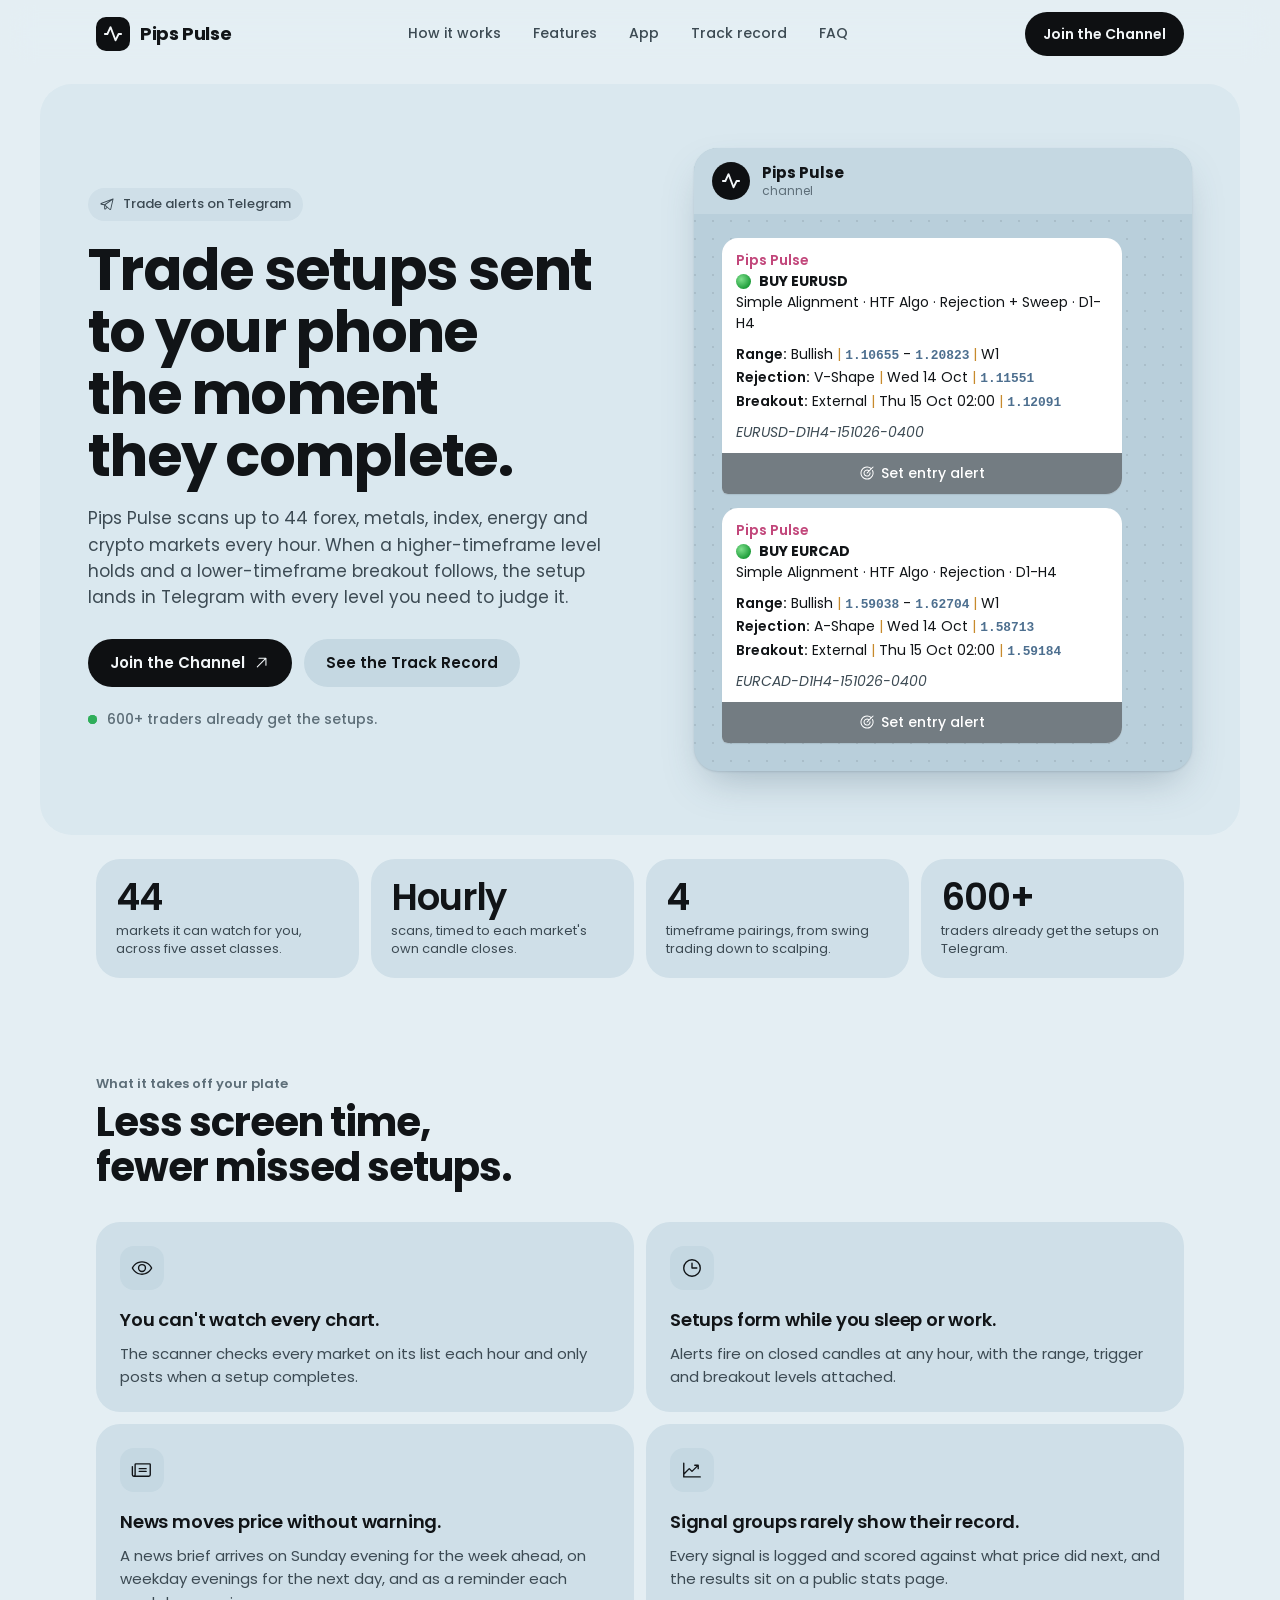
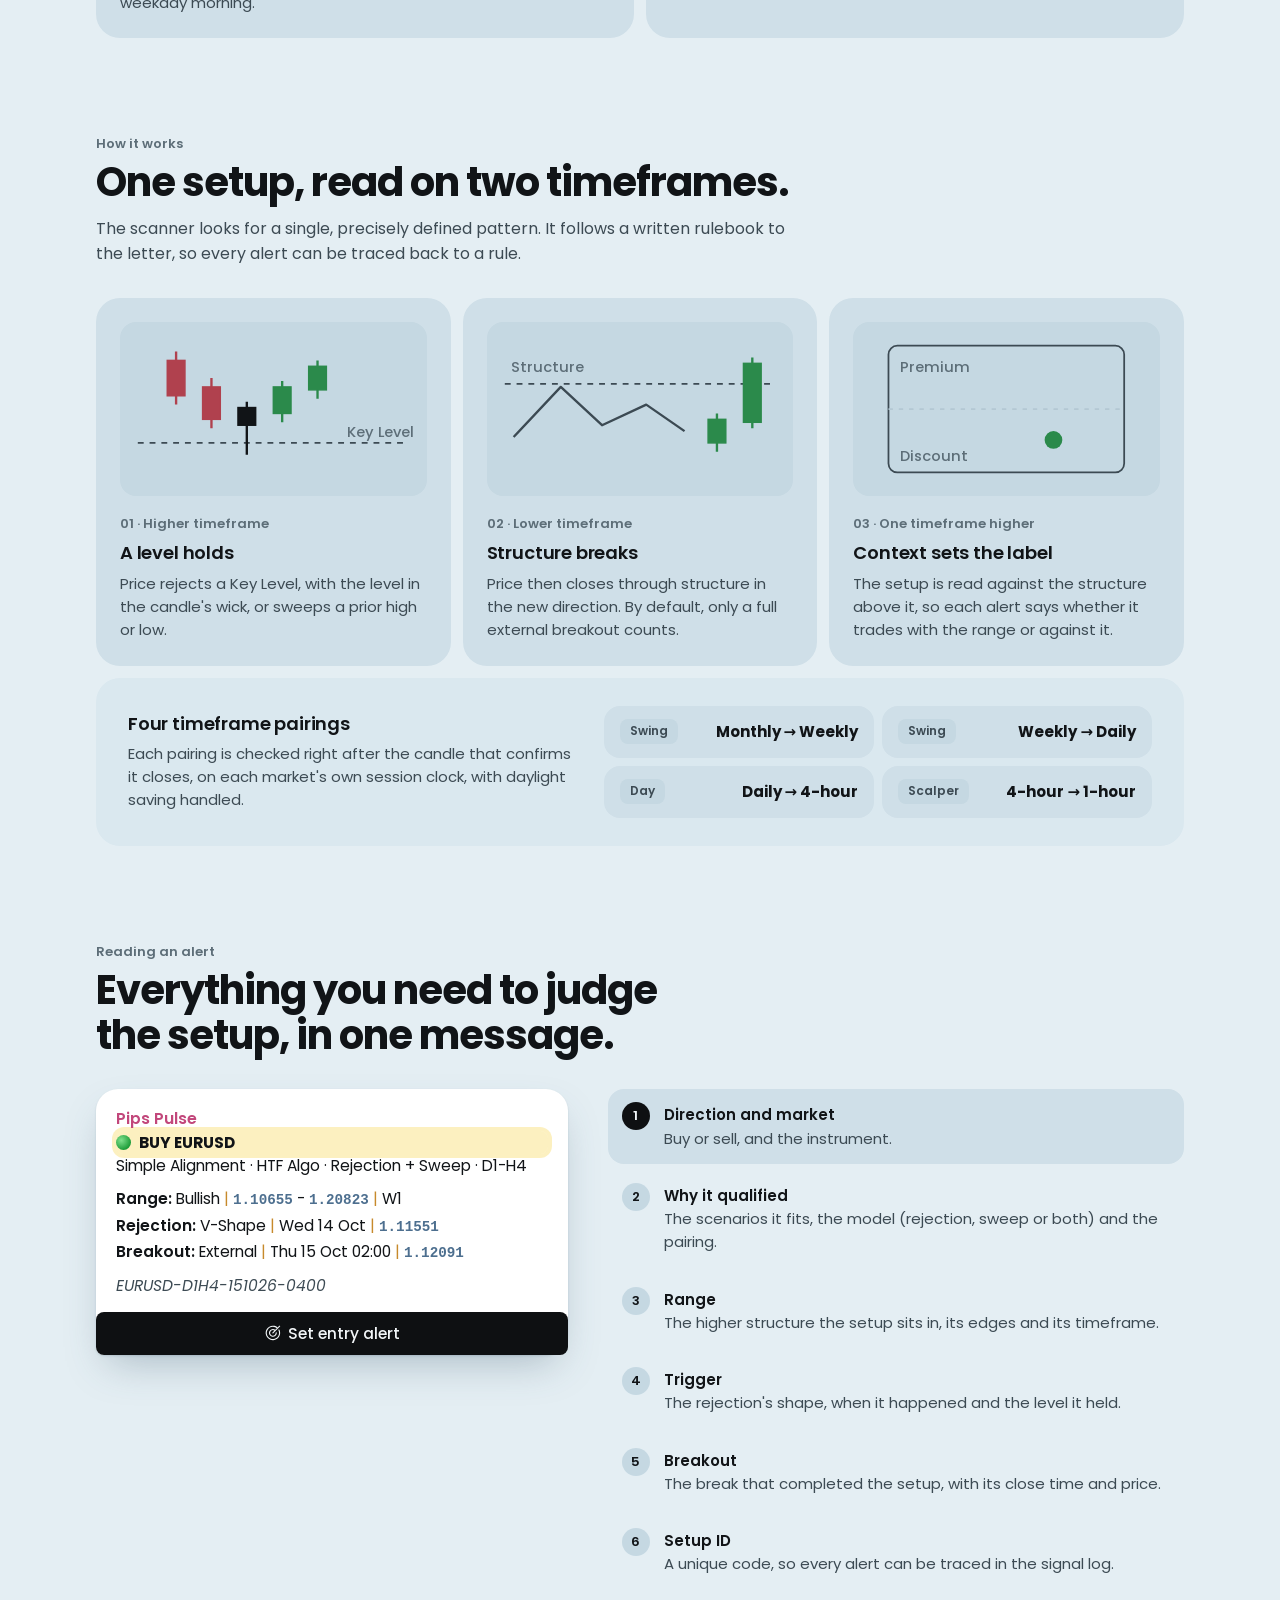
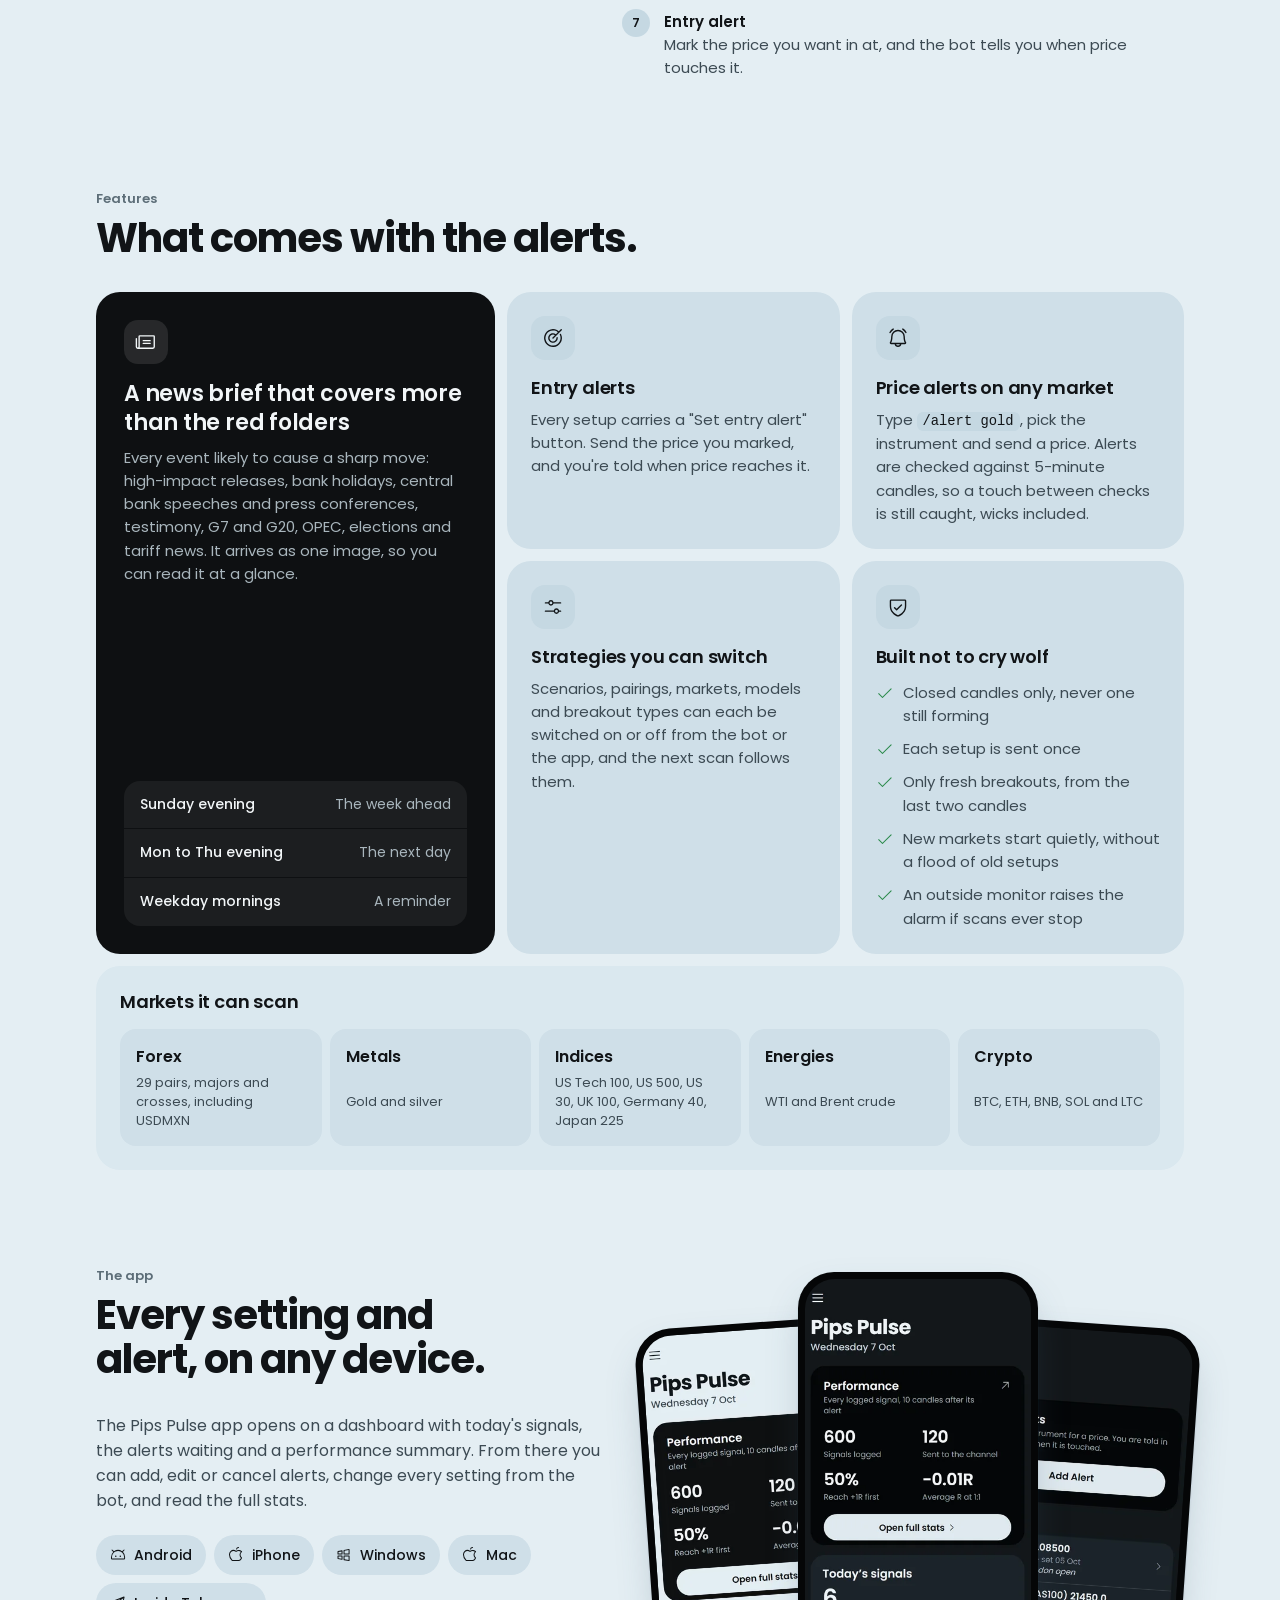
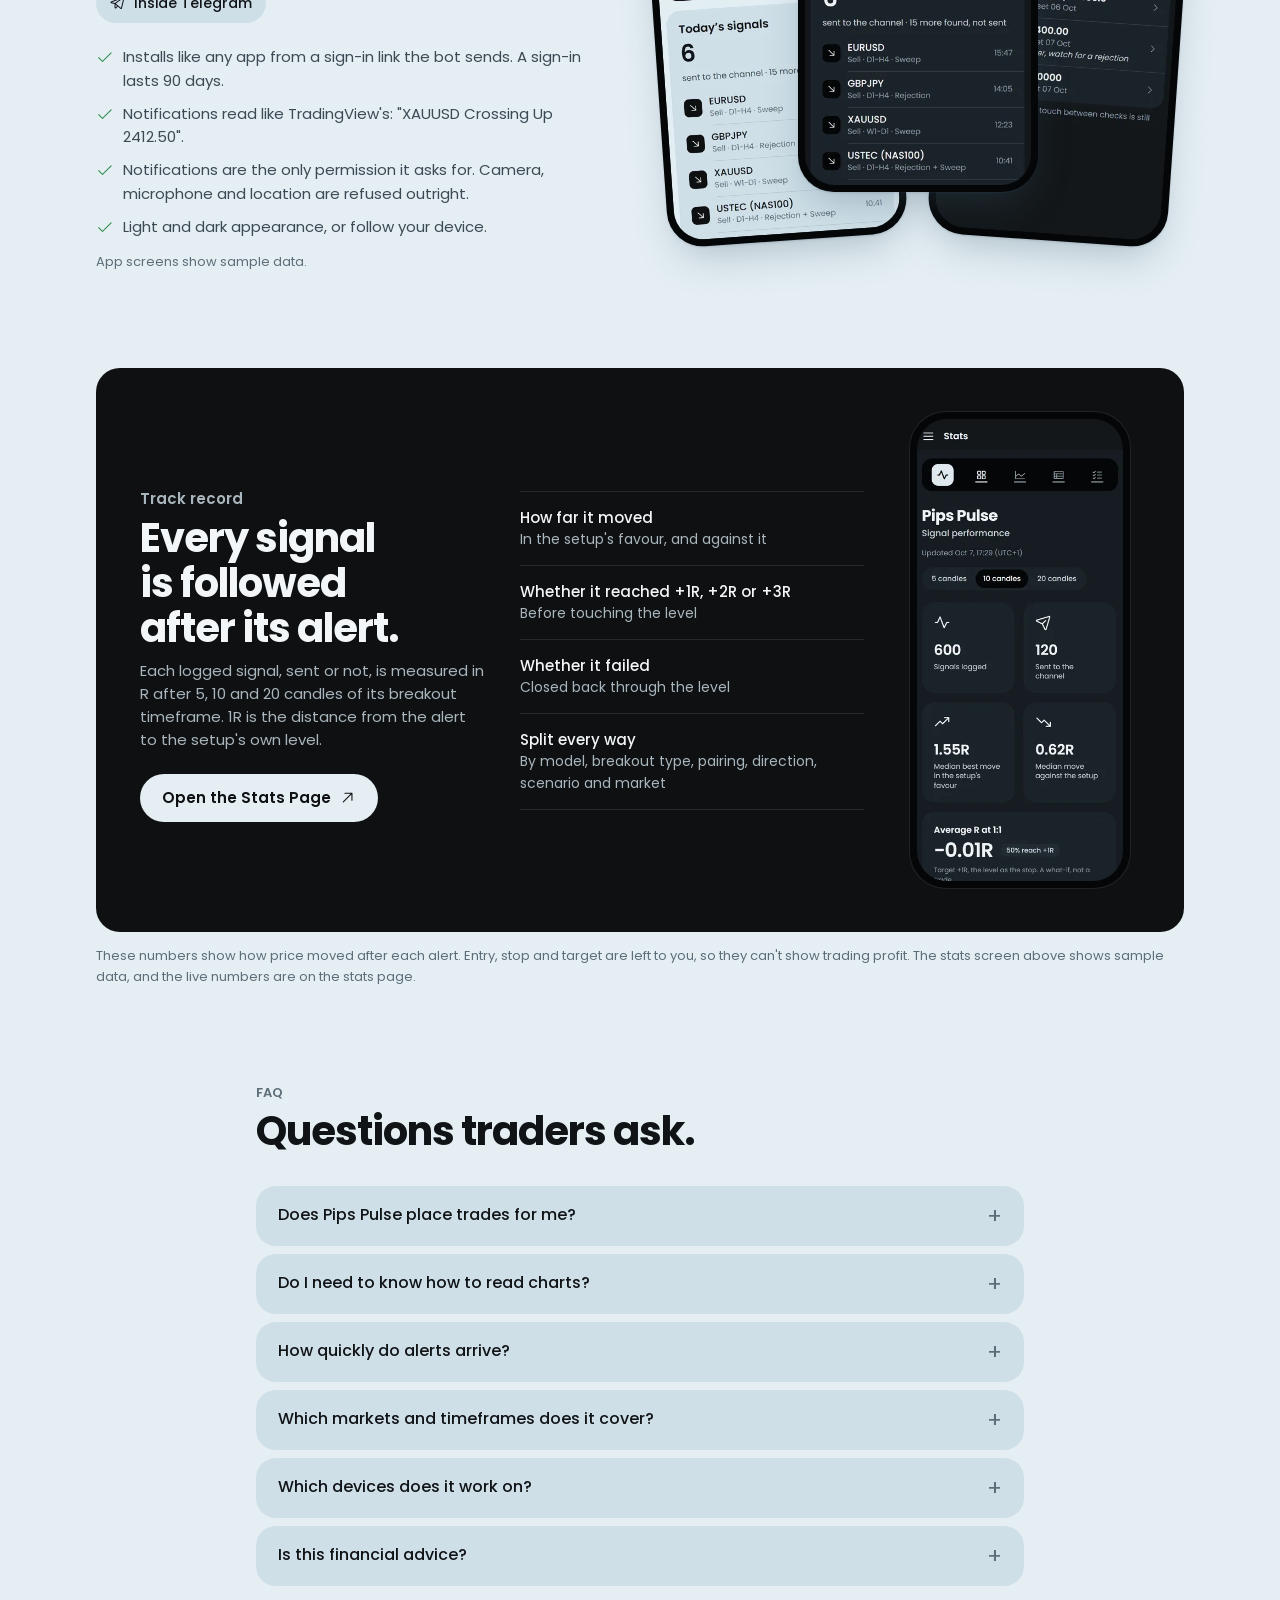
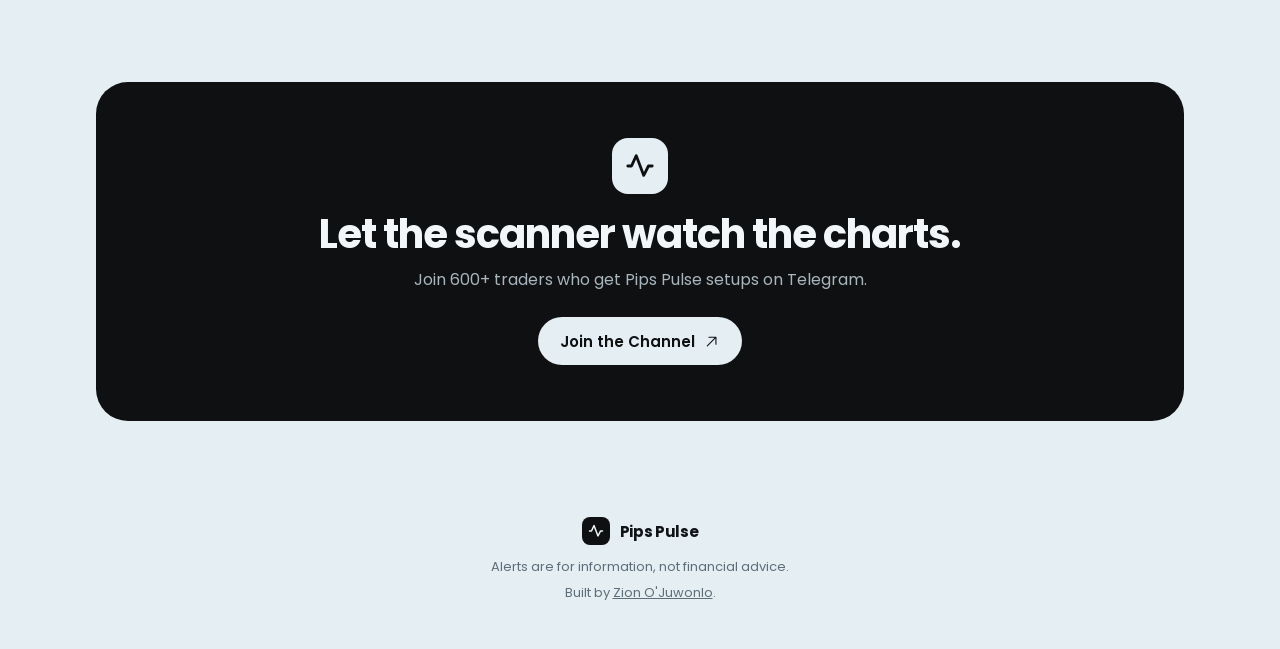
==== public/index.html @ 5b53a513 "Landing page for Trade Assistant Deploy with: npx wrangler deploy  Co-Authored-By: Claude Opus 5.5 <" ====
<!DOCTYPE html>
<html lang="en">
<head>
  <meta charset="utf-8" />
  <meta name="viewport" content="width=device-width, initial-scale=1" />
  <title>Pips Pulse | Trade setups sent to Telegram the moment they complete</title>
  <meta name="description" content="Pips Pulse scans up to 44 forex, metals, index, energy and crypto markets every hour and posts each completed setup to Telegram, with the range, trigger and breakout levels attached." />
  <meta name="theme-color" content="#e4eef3" media="(prefers-color-scheme: light)" />
  <meta name="theme-color" content="#12171b" media="(prefers-color-scheme: dark)" />
  <meta property="og:type" content="website" />
  <meta property="og:title" content="Pips Pulse | Trade setups sent to Telegram" />
  <meta property="og:description" content="Up to 44 markets scanned every hour. Each completed setup lands in Telegram with every level attached." />
  <link rel="canonical" href="https://pips-pulse.zion-ojuwonlo.workers.dev/" />
  <meta property="og:url" content="https://pips-pulse.zion-ojuwonlo.workers.dev/" />
  <meta property="og:image" content="https://pips-pulse.zion-ojuwonlo.workers.dev/assets/og.png" />
  <meta property="og:image:width" content="1200" />
  <meta property="og:image:height" content="630" />
  <meta name="twitter:image" content="https://pips-pulse.zion-ojuwonlo.workers.dev/assets/og.png" />
  <meta name="twitter:card" content="summary_large_image" />
  <link rel="icon" href="assets/favicon.svg" type="image/svg+xml" />
  <link rel="preconnect" href="https://fonts.googleapis.com" />
  <link rel="preconnect" href="https://fonts.gstatic.com" crossorigin />
  <link href="https://fonts.googleapis.com/css2?family=Poppins:wght@400;500;600;700&display=swap" rel="stylesheet" />
  <link rel="stylesheet" href="assets/site.css" />
  <script src="assets/boot.js"></script>
</head>
<body>
  <a class="skip" href="#main">Skip to content</a>

  <!-- ============ Header ============ -->
  <header class="top">
    <nav class="wrap nav" aria-label="Main">
      <a class="brand" href="#top" aria-label="Pips Pulse, back to top">
        <span class="mark"><svg class="ic" viewBox="0 0 256 256" fill="currentColor" aria-hidden="true" focusable="false"><path d="M244,128a12,12,0,0,1-12,12H207.42l-36.69,73.37A12,12,0,0,1,160,220h-.6a12,12,0,0,1-10.61-7.72L95,71.15,66.92,133A12,12,0,0,1,56,140H24a12,12,0,0,1,0-24H48.27L85.08,35a12,12,0,0,1,22.13.7l54.28,142.46,27.78-55.56A12,12,0,0,1,200,116h32A12,12,0,0,1,244,128Z"/></svg></span>
        Pips Pulse
      </a>
      <div class="nav-links">
        <a href="#how">How it works</a>
        <a href="#features">Features</a>
        <a href="#app">App</a>
        <a href="#record">Track record</a>
        <a href="#faq">FAQ</a>
      </div>
      <a class="btn btn-accent btn-sm" data-join href="#join">Join the Channel</a>
    </nav>
  </header>

  <main id="main">

    <!-- ============ Hero ============ -->
    <section id="top" class="hero">
      <div class="frame wrap-wide">
        <div class="hero-grid">
          <div class="hero-copy">
            <p class="eyebrow reveal"><svg class="ic" viewBox="0 0 256 256" fill="currentColor" aria-hidden="true" focusable="false"><path d="M228.88,26.19a9,9,0,0,0-9.16-1.57L17.06,103.93a14.22,14.22,0,0,0,2.43,27.21L72,141.45V200a15.92,15.92,0,0,0,10,14.83,15.91,15.91,0,0,0,17.51-3.73l25.32-26.26L165,220a15.88,15.88,0,0,0,10.51,4,16.3,16.3,0,0,0,5-.79,15.85,15.85,0,0,0,10.67-11.63L231.77,35A9,9,0,0,0,228.88,26.19Zm-61.14,36L78.15,126.35l-49.6-9.73ZM88,200V152.52l24.79,21.74Zm87.53,8L92.85,135.5l119-85.29Z"/></svg> Trade alerts on Telegram</p>
            <h1 class="reveal">Trade setups sent to your phone the moment they complete.</h1>
            <p class="lede reveal">Pips Pulse scans up to 44 forex, metals, index, energy and crypto markets every hour. When a higher-timeframe level holds and a lower-timeframe breakout follows, the setup lands in Telegram with every level you need to judge it.</p>
            <div class="hero-cta reveal">
              <a class="btn btn-accent" data-join href="#join">Join the Channel <svg class="ic" viewBox="0 0 256 256" fill="currentColor" aria-hidden="true" focusable="false"><path d="M200,64V168a8,8,0,0,1-16,0V83.31L69.66,197.66a8,8,0,0,1-11.32-11.32L172.69,72H88a8,8,0,0,1,0-16H192A8,8,0,0,1,200,64Z"/></svg></a>
              <a class="btn btn-quiet" href="https://pips-pulse-bot.zion-ojuwonlo.workers.dev/stats" target="_blank" rel="noopener">See the Track Record</a>
            </div>
            <p class="social reveal"><span class="dot" aria-hidden="true"></span>600+ traders already get the setups.</p>
          </div>

          <div class="chat" aria-label="Two example alerts from the Pips Pulse channel">
            <div class="chat-head">
              <span class="chat-avatar"><svg class="ic" viewBox="0 0 256 256" fill="currentColor" aria-hidden="true" focusable="false"><path d="M244,128a12,12,0,0,1-12,12H207.42l-36.69,73.37A12,12,0,0,1,160,220h-.6a12,12,0,0,1-10.61-7.72L95,71.15,66.92,133A12,12,0,0,1,56,140H24a12,12,0,0,1,0-24H48.27L85.08,35a12,12,0,0,1,22.13.7l54.28,142.46,27.78-55.56A12,12,0,0,1,200,116h32A12,12,0,0,1,244,128Z"/></svg></span>
              <span><b>Pips Pulse</b><small>channel</small></span>
            </div>
            <div class="chat-feed">
              <article class="msg" data-msg>
                <p class="msg-from">Pips Pulse</p>
                <p class="msg-title"><span class="buy" aria-hidden="true"></span>BUY EURUSD</p>
                <p class="msg-tags">Simple Alignment · HTF Algo · Rejection + Sweep · D1-H4</p>
                <dl class="msg-lines">
                  <div><dt>Range:</dt><dd>Bullish <i>|</i> <code>1.10655</code> - <code>1.20823</code> <i>|</i> W1</dd></div>
                  <div><dt>Rejection:</dt><dd>V-Shape <i>|</i> Wed 14 Oct <i>|</i> <code>1.11551</code></dd></div>
                  <div><dt>Breakout:</dt><dd>External <i>|</i> Thu 15 Oct 02:00 <i>|</i> <code>1.12091</code></dd></div>
                </dl>
                <p class="msg-id">EURUSD-D1H4-151026-0400</p>
                <p class="msg-btn"><svg class="ic" viewBox="0 0 256 256" fill="currentColor" aria-hidden="true" focusable="false"><path d="M221.87,83.16A104.1,104.1,0,1,1,195.67,49l22.67-22.68a8,8,0,0,1,11.32,11.32l-96,96a8,8,0,0,1-11.32-11.32l27.72-27.72a40,40,0,1,0,17.87,31.09,8,8,0,1,1,16-.9,56,56,0,1,1-22.38-41.65L184.3,60.39a87.88,87.88,0,1,0,23.13,29.67,8,8,0,0,1,14.44-6.9Z"/></svg> Set entry alert</p>
              </article>
              <article class="msg" data-msg>
                <p class="msg-from">Pips Pulse</p>
                <p class="msg-title"><span class="buy" aria-hidden="true"></span>BUY EURCAD</p>
                <p class="msg-tags">Simple Alignment · HTF Algo · Rejection · D1-H4</p>
                <dl class="msg-lines">
                  <div><dt>Range:</dt><dd>Bullish <i>|</i> <code>1.59038</code> - <code>1.62704</code> <i>|</i> W1</dd></div>
                  <div><dt>Rejection:</dt><dd>A-Shape <i>|</i> Wed 14 Oct <i>|</i> <code>1.58713</code></dd></div>
                  <div><dt>Breakout:</dt><dd>External <i>|</i> Thu 15 Oct 02:00 <i>|</i> <code>1.59184</code></dd></div>
                </dl>
                <p class="msg-id">EURCAD-D1H4-151026-0400</p>
                <p class="msg-btn"><svg class="ic" viewBox="0 0 256 256" fill="currentColor" aria-hidden="true" focusable="false"><path d="M221.87,83.16A104.1,104.1,0,1,1,195.67,49l22.67-22.68a8,8,0,0,1,11.32,11.32l-96,96a8,8,0,0,1-11.32-11.32l27.72-27.72a40,40,0,1,0,17.87,31.09,8,8,0,1,1,16-.9,56,56,0,1,1-22.38-41.65L184.3,60.39a87.88,87.88,0,1,0,23.13,29.67,8,8,0,0,1,14.44-6.9Z"/></svg> Set entry alert</p>
              </article>
            </div>
          </div>
        </div>
      </div>
    </section>

    <!-- ============ Facts ============ -->
    <section class="wrap facts" aria-label="Pips Pulse in numbers">
      <div class="fact reveal"><b>44</b><span>markets it can watch for you, across five asset classes.</span></div>
      <div class="fact reveal"><b>Hourly</b><span>scans, timed to each market's own candle closes.</span></div>
      <div class="fact reveal"><b>4</b><span>timeframe pairings, from swing trading down to scalping.</span></div>
      <div class="fact reveal"><b>600+</b><span>traders already get the setups on Telegram.</span></div>
    </section>

    <!-- ============ Problems it solves ============ -->
    <section class="wrap section" aria-labelledby="fixes-title">
      <div class="head reveal">
        <p class="kicker">What it takes off your plate</p>
        <h2 id="fixes-title">Less screen time, fewer missed setups.</h2>
      </div>
      <div class="fixes">
        <article class="tile fix reveal">
          <span class="ic-wrap"><svg class="ic" viewBox="0 0 256 256" fill="currentColor" aria-hidden="true" focusable="false"><path d="M247.31,124.76c-.35-.79-8.82-19.58-27.65-38.41C194.57,61.26,162.88,48,128,48S61.43,61.26,36.34,86.35C17.51,105.18,9,124,8.69,124.76a8,8,0,0,0,0,6.5c.35.79,8.82,19.57,27.65,38.4C61.43,194.74,93.12,208,128,208s66.57-13.26,91.66-38.34c18.83-18.83,27.3-37.61,27.65-38.4A8,8,0,0,0,247.31,124.76ZM128,192c-30.78,0-57.67-11.19-79.93-33.25A133.47,133.47,0,0,1,25,128,133.33,133.33,0,0,1,48.07,97.25C70.33,75.19,97.22,64,128,64s57.67,11.19,79.93,33.25A133.46,133.46,0,0,1,231.05,128C223.84,141.46,192.43,192,128,192Zm0-112a48,48,0,1,0,48,48A48.05,48.05,0,0,0,128,80Zm0,80a32,32,0,1,1,32-32A32,32,0,0,1,128,160Z"/></svg></span>
          <p class="problem">You can't watch every chart.</p>
          <p>The scanner checks every market on its list each hour and only posts when a setup completes.</p>
        </article>
        <article class="tile fix reveal">
          <span class="ic-wrap"><svg class="ic" viewBox="0 0 256 256" fill="currentColor" aria-hidden="true" focusable="false"><path d="M128,24A104,104,0,1,0,232,128,104.11,104.11,0,0,0,128,24Zm0,192a88,88,0,1,1,88-88A88.1,88.1,0,0,1,128,216Zm64-88a8,8,0,0,1-8,8H128a8,8,0,0,1-8-8V72a8,8,0,0,1,16,0v48h48A8,8,0,0,1,192,128Z"/></svg></span>
          <p class="problem">Setups form while you sleep or work.</p>
          <p>Alerts fire on closed candles at any hour, with the range, trigger and breakout levels attached.</p>
        </article>
        <article class="tile fix reveal">
          <span class="ic-wrap"><svg class="ic" viewBox="0 0 256 256" fill="currentColor" aria-hidden="true" focusable="false"><path d="M88,112a8,8,0,0,1,8-8h80a8,8,0,0,1,0,16H96A8,8,0,0,1,88,112Zm8,40h80a8,8,0,0,0,0-16H96a8,8,0,0,0,0,16ZM232,64V184a24,24,0,0,1-24,24H32A24,24,0,0,1,8,184.11V88a8,8,0,0,1,16,0v96a8,8,0,0,0,16,0V64A16,16,0,0,1,56,48H216A16,16,0,0,1,232,64Zm-16,0H56V184a23.84,23.84,0,0,1-1.37,8H208a8,8,0,0,0,8-8Z"/></svg></span>
          <p class="problem">News moves price without warning.</p>
          <p>A news brief arrives on Sunday evening for the week ahead, on weekday evenings for the next day, and as a reminder each weekday morning.</p>
        </article>
        <article class="tile fix reveal">
          <span class="ic-wrap"><svg class="ic" viewBox="0 0 256 256" fill="currentColor" aria-hidden="true" focusable="false"><path d="M232,208a8,8,0,0,1-8,8H32a8,8,0,0,1-8-8V48a8,8,0,0,1,16,0V156.69l50.34-50.35a8,8,0,0,1,11.32,0L128,132.69,180.69,80H160a8,8,0,0,1,0-16h40a8,8,0,0,1,8,8v40a8,8,0,0,1-16,0V91.31l-58.34,58.35a8,8,0,0,1-11.32,0L96,123.31l-56,56V200H224A8,8,0,0,1,232,208Z"/></svg></span>
          <p class="problem">Signal groups rarely show their record.</p>
          <p>Every signal is logged and scored against what price did next, and the results sit on a public stats page.</p>
        </article>
      </div>
    </section>

    <!-- ============ How it works ============ -->
    <section id="how" class="wrap section" aria-labelledby="how-title">
      <div class="head reveal">
        <p class="kicker">How it works</p>
        <h2 id="how-title">One setup, read on two timeframes.</h2>
        <p class="sub">The scanner looks for a single, precisely defined pattern. It follows a written rulebook to the letter, so every alert can be traced back to a rule.</p>
      </div>
      <ol class="steps">
        <li class="tile step reveal">
          <svg class="diagram" viewBox="0 0 200 110" aria-hidden="true">
            <line class="lvl" x1="8" y1="78" x2="192" y2="78" />
            <g class="cndl dn"><line x1="34" y1="16" x2="34" y2="52"/><rect x="28" y="22" width="12" height="24"/></g>
            <g class="cndl dn"><line x1="58" y1="34" x2="58" y2="68"/><rect x="52" y="40" width="12" height="22"/></g>
            <g class="cndl hit"><line x1="82" y1="50" x2="82" y2="86"/><rect x="76" y="54" width="12" height="12"/></g>
            <g class="cndl up"><line x1="106" y1="36" x2="106" y2="64"/><rect x="100" y="40" width="12" height="18"/></g>
            <g class="cndl up"><line x1="130" y1="22" x2="130" y2="48"/><rect x="124" y="26" width="12" height="16"/></g>
            <text x="150" y="74">Key Level</text>
          </svg>
          <p class="step-n">01 · Higher timeframe</p>
          <h3>A level holds</h3>
          <p>Price rejects a Key Level, with the level in the candle's wick, or sweeps a prior high or low.</p>
        </li>
        <li class="tile step reveal">
          <svg class="diagram" viewBox="0 0 200 110" aria-hidden="true">
            <line class="lvl" x1="8" y1="38" x2="192" y2="38" />
            <polyline class="path" points="14,74 46,40 74,66 104,52 130,70" />
            <g class="cndl up"><line x1="152" y1="58" x2="152" y2="84"/><rect x="146" y="62" width="12" height="16"/></g>
            <g class="cndl brk"><line x1="176" y1="20" x2="176" y2="68"/><rect x="170" y="24" width="12" height="40"/></g>
            <text x="12" y="30">Structure</text>
          </svg>
          <p class="step-n">02 · Lower timeframe</p>
          <h3>Structure breaks</h3>
          <p>Price then closes through structure in the new direction. By default, only a full external breakout counts.</p>
        </li>
        <li class="tile step reveal">
          <svg class="diagram" viewBox="0 0 200 110" aria-hidden="true">
            <rect class="range" x="20" y="12" width="160" height="86" rx="6" />
            <line class="mid" x1="20" y1="55" x2="180" y2="55" />
            <text x="28" y="30">Premium</text>
            <text x="28" y="90">Discount</text>
            <circle class="spot" cx="132" cy="76" r="6" />
          </svg>
          <p class="step-n">03 · One timeframe higher</p>
          <h3>Context sets the label</h3>
          <p>The setup is read against the structure above it, so each alert says whether it trades with the range or against it.</p>
        </li>
      </ol>

      <div class="pairings reveal">
        <div>
          <h3>Four timeframe pairings</h3>
          <p>Each pairing is checked right after the candle that confirms it closes, on each market's own session clock, with daylight saving handled.</p>
        </div>
        <ul>
          <li><span class="pace">Swing</span><b>Monthly → Weekly</b></li>
          <li><span class="pace">Swing</span><b>Weekly → Daily</b></li>
          <li><span class="pace">Day</span><b>Daily → 4-hour</b></li>
          <li><span class="pace">Scalper</span><b>4-hour → 1-hour</b></li>
        </ul>
      </div>
    </section>

    <!-- ============ Anatomy of an alert ============ -->
    <section class="wrap section" aria-labelledby="anatomy-title">
      <div class="head reveal">
        <p class="kicker">Reading an alert</p>
        <h2 id="anatomy-title">Everything you need to judge the setup, in one message.</h2>
      </div>
      <div class="anatomy">
        <article class="msg msg-big reveal" aria-hidden="true">
          <p class="msg-from">Pips Pulse</p>
          <p class="msg-title" data-part="1"><span class="buy"></span>BUY EURUSD</p>
          <p class="msg-tags" data-part="2">Simple Alignment · HTF Algo · Rejection + Sweep · D1-H4</p>
          <dl class="msg-lines">
            <div data-part="3"><dt>Range:</dt><dd>Bullish <i>|</i> <code>1.10655</code> - <code>1.20823</code> <i>|</i> W1</dd></div>
            <div data-part="4"><dt>Rejection:</dt><dd>V-Shape <i>|</i> Wed 14 Oct <i>|</i> <code>1.11551</code></dd></div>
            <div data-part="5"><dt>Breakout:</dt><dd>External <i>|</i> Thu 15 Oct 02:00 <i>|</i> <code>1.12091</code></dd></div>
          </dl>
          <p class="msg-id" data-part="6">EURUSD-D1H4-151026-0400</p>
          <p class="msg-btn" data-part="7"><svg class="ic" viewBox="0 0 256 256" fill="currentColor" aria-hidden="true" focusable="false"><path d="M221.87,83.16A104.1,104.1,0,1,1,195.67,49l22.67-22.68a8,8,0,0,1,11.32,11.32l-96,96a8,8,0,0,1-11.32-11.32l27.72-27.72a40,40,0,1,0,17.87,31.09,8,8,0,1,1,16-.9,56,56,0,1,1-22.38-41.65L184.3,60.39a87.88,87.88,0,1,0,23.13,29.67,8,8,0,0,1,14.44-6.9Z"/></svg> Set entry alert</p>
        </article>
        <ol class="parts">
          <li data-for="1"><b>Direction and market</b> Buy or sell, and the instrument.</li>
          <li data-for="2"><b>Why it qualified</b> The scenarios it fits, the model (rejection, sweep or both) and the pairing.</li>
          <li data-for="3"><b>Range</b> The higher structure the setup sits in, its edges and its timeframe.</li>
          <li data-for="4"><b>Trigger</b> The rejection's shape, when it happened and the level it held.</li>
          <li data-for="5"><b>Breakout</b> The break that completed the setup, with its close time and price.</li>
          <li data-for="6"><b>Setup ID</b> A unique code, so every alert can be traced in the signal log.</li>
          <li data-for="7"><b>Entry alert</b> Mark the price you want in at, and the bot tells you when price touches it.</li>
        </ol>
      </div>
    </section>

    <!-- ============ Features ============ -->
    <section id="features" class="wrap section" aria-labelledby="features-title">
      <div class="head reveal">
        <p class="kicker">Features</p>
        <h2 id="features-title">What comes with the alerts.</h2>
      </div>
      <div class="features">
        <article class="card feature-news reveal">
          <span class="ic-wrap light"><svg class="ic" viewBox="0 0 256 256" fill="currentColor" aria-hidden="true" focusable="false"><path d="M88,112a8,8,0,0,1,8-8h80a8,8,0,0,1,0,16H96A8,8,0,0,1,88,112Zm8,40h80a8,8,0,0,0,0-16H96a8,8,0,0,0,0,16ZM232,64V184a24,24,0,0,1-24,24H32A24,24,0,0,1,8,184.11V88a8,8,0,0,1,16,0v96a8,8,0,0,0,16,0V64A16,16,0,0,1,56,48H216A16,16,0,0,1,232,64Zm-16,0H56V184a23.84,23.84,0,0,1-1.37,8H208a8,8,0,0,0,8-8Z"/></svg></span>
          <h3>A news brief that covers more than the red folders</h3>
          <p>Every event likely to cause a sharp move: high-impact releases, bank holidays, central bank speeches and press conferences, testimony, G7 and G20, OPEC, elections and tariff news. It arrives as one image, so you can read it at a glance.</p>
          <ul class="when">
            <li><b>Sunday evening</b> The week ahead</li>
            <li><b>Mon to Thu evening</b> The next day</li>
            <li><b>Weekday mornings</b> A reminder</li>
          </ul>
        </article>
        <article class="tile reveal">
          <span class="ic-wrap"><svg class="ic" viewBox="0 0 256 256" fill="currentColor" aria-hidden="true" focusable="false"><path d="M221.87,83.16A104.1,104.1,0,1,1,195.67,49l22.67-22.68a8,8,0,0,1,11.32,11.32l-96,96a8,8,0,0,1-11.32-11.32l27.72-27.72a40,40,0,1,0,17.87,31.09,8,8,0,1,1,16-.9,56,56,0,1,1-22.38-41.65L184.3,60.39a87.88,87.88,0,1,0,23.13,29.67,8,8,0,0,1,14.44-6.9Z"/></svg></span>
          <h3>Entry alerts</h3>
          <p>Every setup carries a "Set entry alert" button. Send the price you marked, and you're told when price reaches it.</p>
        </article>
        <article class="tile reveal">
          <span class="ic-wrap"><svg class="ic" viewBox="0 0 256 256" fill="currentColor" aria-hidden="true" focusable="false"><path d="M224,71.1a8,8,0,0,1-10.78-3.42,94.13,94.13,0,0,0-33.46-36.91,8,8,0,1,1,8.54-13.54,111.46,111.46,0,0,1,39.12,43.09A8,8,0,0,1,224,71.1ZM35.71,72a8,8,0,0,0,7.1-4.32A94.13,94.13,0,0,1,76.27,30.77a8,8,0,1,0-8.54-13.54A111.46,111.46,0,0,0,28.61,60.32,8,8,0,0,0,35.71,72Zm186.1,103.94A16,16,0,0,1,208,200H167.2a40,40,0,0,1-78.4,0H48a16,16,0,0,1-13.79-24.06C43.22,160.39,48,138.28,48,112a80,80,0,0,1,160,0C208,138.27,212.78,160.38,221.81,175.94ZM150.62,200H105.38a24,24,0,0,0,45.24,0ZM208,184c-10.64-18.27-16-42.49-16-72a64,64,0,0,0-128,0c0,29.52-5.38,53.74-16,72Z"/></svg></span>
          <h3>Price alerts on any market</h3>
          <p>Type <code>/alert gold</code>, pick the instrument and send a price. Alerts are checked against 5-minute candles, so a touch between checks is still caught, wicks included.</p>
        </article>
        <article class="tile reveal">
          <span class="ic-wrap"><svg class="ic" viewBox="0 0 256 256" fill="currentColor" aria-hidden="true" focusable="false"><path d="M40,88H73a32,32,0,0,0,62,0h81a8,8,0,0,0,0-16H135a32,32,0,0,0-62,0H40a8,8,0,0,0,0,16Zm64-24A16,16,0,1,1,88,80,16,16,0,0,1,104,64ZM216,168H199a32,32,0,0,0-62,0H40a8,8,0,0,0,0,16h97a32,32,0,0,0,62,0h17a8,8,0,0,0,0-16Zm-48,24a16,16,0,1,1,16-16A16,16,0,0,1,168,192Z"/></svg></span>
          <h3>Strategies you can switch</h3>
          <p>Scenarios, pairings, markets, models and breakout types can each be switched on or off from the bot or the app, and the next scan follows them.</p>
        </article>
        <article class="tile reveal">
          <span class="ic-wrap"><svg class="ic" viewBox="0 0 256 256" fill="currentColor" aria-hidden="true" focusable="false"><path d="M208,40H48A16,16,0,0,0,32,56v56c0,52.72,25.52,84.67,46.93,102.19,23.06,18.86,46,25.26,47,25.53a8,8,0,0,0,4.2,0c1-.27,23.91-6.67,47-25.53C198.48,196.67,224,164.72,224,112V56A16,16,0,0,0,208,40Zm0,72c0,37.07-13.66,67.16-40.6,89.42A129.3,129.3,0,0,1,128,223.62a128.25,128.25,0,0,1-38.92-21.81C61.82,179.51,48,149.3,48,112l0-56,160,0ZM82.34,141.66a8,8,0,0,1,11.32-11.32L112,148.69l50.34-50.35a8,8,0,0,1,11.32,11.32l-56,56a8,8,0,0,1-11.32,0Z"/></svg></span>
          <h3>Built not to cry wolf</h3>
          <ul class="ticks">
            <li><svg class="ic" viewBox="0 0 256 256" fill="currentColor" aria-hidden="true" focusable="false"><path d="M229.66,77.66l-128,128a8,8,0,0,1-11.32,0l-56-56a8,8,0,0,1,11.32-11.32L96,188.69,218.34,66.34a8,8,0,0,1,11.32,11.32Z"/></svg> Closed candles only, never one still forming</li>
            <li><svg class="ic" viewBox="0 0 256 256" fill="currentColor" aria-hidden="true" focusable="false"><path d="M229.66,77.66l-128,128a8,8,0,0,1-11.32,0l-56-56a8,8,0,0,1,11.32-11.32L96,188.69,218.34,66.34a8,8,0,0,1,11.32,11.32Z"/></svg> Each setup is sent once</li>
            <li><svg class="ic" viewBox="0 0 256 256" fill="currentColor" aria-hidden="true" focusable="false"><path d="M229.66,77.66l-128,128a8,8,0,0,1-11.32,0l-56-56a8,8,0,0,1,11.32-11.32L96,188.69,218.34,66.34a8,8,0,0,1,11.32,11.32Z"/></svg> Only fresh breakouts, from the last two candles</li>
            <li><svg class="ic" viewBox="0 0 256 256" fill="currentColor" aria-hidden="true" focusable="false"><path d="M229.66,77.66l-128,128a8,8,0,0,1-11.32,0l-56-56a8,8,0,0,1,11.32-11.32L96,188.69,218.34,66.34a8,8,0,0,1,11.32,11.32Z"/></svg> New markets start quietly, without a flood of old setups</li>
            <li><svg class="ic" viewBox="0 0 256 256" fill="currentColor" aria-hidden="true" focusable="false"><path d="M229.66,77.66l-128,128a8,8,0,0,1-11.32,0l-56-56a8,8,0,0,1,11.32-11.32L96,188.69,218.34,66.34a8,8,0,0,1,11.32,11.32Z"/></svg> An outside monitor raises the alarm if scans ever stop</li>
          </ul>
        </article>
      </div>

      <div class="markets reveal">
        <h3>Markets it can scan</h3>
        <div class="mk-groups">
          <div><b>Forex</b><span>29 pairs, majors and crosses, including USDMXN</span></div>
          <div><b>Metals</b><span>Gold and silver</span></div>
          <div><b>Indices</b><span>US Tech 100, US 500, US 30, UK 100, Germany 40, Japan 225</span></div>
          <div><b>Energies</b><span>WTI and Brent crude</span></div>
          <div><b>Crypto</b><span>BTC, ETH, BNB, SOL and LTC</span></div>
        </div>
      </div>
    </section>

    <!-- ============ The app ============ -->
    <section id="app" class="section app-section" aria-labelledby="app-title">
      <div class="wrap app-grid">
        <div class="app-copy">
          <div class="head reveal">
            <p class="kicker">The app</p>
            <h2 id="app-title">Every setting and alert, on any device.</h2>
          </div>
          <p class="reveal">The Pips Pulse app opens on a dashboard with today's signals, the alerts waiting and a performance summary. From there you can add, edit or cancel alerts, change every setting from the bot, and read the full stats.</p>
          <ul class="platforms reveal" aria-label="Platforms">
            <li><svg class="ic" viewBox="0 0 256 256" fill="currentColor" aria-hidden="true" focusable="false"><path d="M176,148a12,12,0,1,1-12-12A12,12,0,0,1,176,148ZM92,136a12,12,0,1,0,12,12A12,12,0,0,0,92,136Zm148,24v24a16,16,0,0,1-16,16H32a16,16,0,0,1-16-16V161.13A113.38,113.38,0,0,1,51.4,78.72L26.34,53.66A8,8,0,0,1,37.66,42.34L63.82,68.5a111.43,111.43,0,0,1,128.55-.19l26-26a8,8,0,0,1,11.32,11.32L204.82,78.5c.75.71,1.5,1.43,2.24,2.17A111.25,111.25,0,0,1,240,160Zm-16,0a96,96,0,0,0-96-96h-.34C74.91,64.18,32,107.75,32,161.13V184H224Z"/></svg> Android</li>
            <li><svg class="ic" viewBox="0 0 256 256" fill="currentColor" aria-hidden="true" focusable="false"><path d="M223.3,169.59a8.07,8.07,0,0,0-2.8-3.4C203.53,154.53,200,134.64,200,120c0-17.67,13.47-33.06,21.5-40.67a8,8,0,0,0,0-11.62C208.82,55.74,187.82,48,168,48a72.2,72.2,0,0,0-40,12.13,71.56,71.56,0,0,0-90.71,9.09A74.63,74.63,0,0,0,16,123.4a127.06,127.06,0,0,0,40.14,89.73A39.8,39.8,0,0,0,83.59,224h87.68a39.84,39.84,0,0,0,29.12-12.57,125,125,0,0,0,17.82-24.6C225.23,174,224.33,172,223.3,169.59Zm-34.63,30.94a23.76,23.76,0,0,1-17.4,7.47H83.59a23.82,23.82,0,0,1-16.44-6.51A111.14,111.14,0,0,1,32,123,58.5,58.5,0,0,1,48.65,80.47,54.81,54.81,0,0,1,88,64h.78A55.45,55.45,0,0,1,123,76.28a8,8,0,0,0,10,0A55.44,55.44,0,0,1,168,64a70.64,70.64,0,0,1,36,10.35c-13,14.52-20,30.47-20,45.65,0,23.77,7.64,42.73,22.18,55.3A105.82,105.82,0,0,1,188.67,200.53ZM128.23,30A40,40,0,0,1,167,0h1a8,8,0,0,1,0,16h-1a24,24,0,0,0-23.24,18,8,8,0,1,1-15.5-4Z"/></svg> iPhone</li>
            <li><svg class="ic" viewBox="0 0 256 256" fill="currentColor" aria-hidden="true" focusable="false"><path d="M208,136H128a8,8,0,0,0-8,8v57.45a8,8,0,0,0,6.57,7.88l80,14.54A7.61,7.61,0,0,0,208,224a8,8,0,0,0,8-8V144A8,8,0,0,0,208,136Zm-8,70.41-64-11.63V152h64ZM96,136H32a8,8,0,0,0-8,8v40a8,8,0,0,0,6.57,7.87l64,11.64a8.54,8.54,0,0,0,1.43.13,8,8,0,0,0,8-8V144A8,8,0,0,0,96,136Zm-8,50.05-48-8.73V152H88ZM213.13,33.86a8,8,0,0,0-6.56-1.73l-80,14.55A8,8,0,0,0,120,54.55V112a8,8,0,0,0,8,8h80a8,8,0,0,0,8-8V40A8,8,0,0,0,213.13,33.86ZM200,104H136V61.22l64-11.63ZM101.13,54.22a8,8,0,0,0-6.56-1.73l-64,11.64A8,8,0,0,0,24,72v40a8,8,0,0,0,8,8H96a8,8,0,0,0,8-8V60.36A8,8,0,0,0,101.13,54.22ZM88,104H40V78.68L88,70Z"/></svg> Windows</li>
            <li><svg class="ic" viewBox="0 0 256 256" fill="currentColor" aria-hidden="true" focusable="false"><path d="M223.3,169.59a8.07,8.07,0,0,0-2.8-3.4C203.53,154.53,200,134.64,200,120c0-17.67,13.47-33.06,21.5-40.67a8,8,0,0,0,0-11.62C208.82,55.74,187.82,48,168,48a72.2,72.2,0,0,0-40,12.13,71.56,71.56,0,0,0-90.71,9.09A74.63,74.63,0,0,0,16,123.4a127.06,127.06,0,0,0,40.14,89.73A39.8,39.8,0,0,0,83.59,224h87.68a39.84,39.84,0,0,0,29.12-12.57,125,125,0,0,0,17.82-24.6C225.23,174,224.33,172,223.3,169.59Zm-34.63,30.94a23.76,23.76,0,0,1-17.4,7.47H83.59a23.82,23.82,0,0,1-16.44-6.51A111.14,111.14,0,0,1,32,123,58.5,58.5,0,0,1,48.65,80.47,54.81,54.81,0,0,1,88,64h.78A55.45,55.45,0,0,1,123,76.28a8,8,0,0,0,10,0A55.44,55.44,0,0,1,168,64a70.64,70.64,0,0,1,36,10.35c-13,14.52-20,30.47-20,45.65,0,23.77,7.64,42.73,22.18,55.3A105.82,105.82,0,0,1,188.67,200.53ZM128.23,30A40,40,0,0,1,167,0h1a8,8,0,0,1,0,16h-1a24,24,0,0,0-23.24,18,8,8,0,1,1-15.5-4Z"/></svg> Mac</li>
            <li><svg class="ic" viewBox="0 0 256 256" fill="currentColor" aria-hidden="true" focusable="false"><path d="M228.88,26.19a9,9,0,0,0-9.16-1.57L17.06,103.93a14.22,14.22,0,0,0,2.43,27.21L72,141.45V200a15.92,15.92,0,0,0,10,14.83,15.91,15.91,0,0,0,17.51-3.73l25.32-26.26L165,220a15.88,15.88,0,0,0,10.51,4,16.3,16.3,0,0,0,5-.79,15.85,15.85,0,0,0,10.67-11.63L231.77,35A9,9,0,0,0,228.88,26.19Zm-61.14,36L78.15,126.35l-49.6-9.73ZM88,200V152.52l24.79,21.74Zm87.53,8L92.85,135.5l119-85.29Z"/></svg> Inside Telegram</li>
          </ul>
          <ul class="ticks reveal">
            <li><svg class="ic" viewBox="0 0 256 256" fill="currentColor" aria-hidden="true" focusable="false"><path d="M229.66,77.66l-128,128a8,8,0,0,1-11.32,0l-56-56a8,8,0,0,1,11.32-11.32L96,188.69,218.34,66.34a8,8,0,0,1,11.32,11.32Z"/></svg> Installs like any app from a sign-in link the bot sends. A sign-in lasts 90 days.</li>
            <li><svg class="ic" viewBox="0 0 256 256" fill="currentColor" aria-hidden="true" focusable="false"><path d="M229.66,77.66l-128,128a8,8,0,0,1-11.32,0l-56-56a8,8,0,0,1,11.32-11.32L96,188.69,218.34,66.34a8,8,0,0,1,11.32,11.32Z"/></svg> Notifications read like TradingView's: "XAUUSD Crossing Up 2412.50".</li>
            <li><svg class="ic" viewBox="0 0 256 256" fill="currentColor" aria-hidden="true" focusable="false"><path d="M229.66,77.66l-128,128a8,8,0,0,1-11.32,0l-56-56a8,8,0,0,1,11.32-11.32L96,188.69,218.34,66.34a8,8,0,0,1,11.32,11.32Z"/></svg> Notifications are the only permission it asks for. Camera, microphone and location are refused outright.</li>
            <li><svg class="ic" viewBox="0 0 256 256" fill="currentColor" aria-hidden="true" focusable="false"><path d="M229.66,77.66l-128,128a8,8,0,0,1-11.32,0l-56-56a8,8,0,0,1,11.32-11.32L96,188.69,218.34,66.34a8,8,0,0,1,11.32,11.32Z"/></svg> Light and dark appearance, or follow your device.</li>
          </ul>
        </div>
        <div class="phones" aria-label="App screens">
          <figure class="phone p1 reveal"><img src="assets/screens/dashboard-light.webp" width="390" height="844" alt="Pips Pulse dashboard in light mode: performance card and today's signals" loading="lazy" /></figure>
          <figure class="phone p2 reveal"><img src="assets/screens/dashboard-dark.webp" width="390" height="844" alt="Pips Pulse dashboard in dark mode" loading="lazy" /></figure>
          <figure class="phone p3 reveal"><img src="assets/screens/alerts-dark.webp" width="390" height="844" alt="Alerts screen listing price alerts waiting to be touched" loading="lazy" /></figure>
        </div>
      </div>
      <p class="wrap note">App screens show sample data.</p>
    </section>

    <!-- ============ Track record ============ -->
    <section id="record" class="wrap section" aria-labelledby="record-title">
      <div class="record card reveal">
        <div class="record-copy">
          <p class="kicker light">Track record</p>
          <h2 id="record-title">Every signal is followed after its alert.</h2>
          <p>Each logged signal, sent or not, is measured in R after 5, 10 and 20 candles of its breakout timeframe. 1R is the distance from the alert to the setup's own level.</p>
          <a class="btn btn-light" href="https://pips-pulse-bot.zion-ojuwonlo.workers.dev/stats" target="_blank" rel="noopener">Open the Stats Page <svg class="ic" viewBox="0 0 256 256" fill="currentColor" aria-hidden="true" focusable="false"><path d="M200,64V168a8,8,0,0,1-16,0V83.31L69.66,197.66a8,8,0,0,1-11.32-11.32L172.69,72H88a8,8,0,0,1,0-16H192A8,8,0,0,1,200,64Z"/></svg></a>
        </div>
        <ul class="record-list">
          <li><b>How far it moved</b> In the setup's favour, and against it</li>
          <li><b>Whether it reached +1R, +2R or +3R</b> Before touching the level</li>
          <li><b>Whether it failed</b> Closed back through the level</li>
          <li><b>Split every way</b> By model, breakout type, pairing, direction, scenario and market</li>
        </ul>
        <figure class="phone p-record"><img src="assets/screens/stats-dark.webp" width="390" height="844" alt="Stats screen: signals logged, signals sent and median moves in R" loading="lazy" /></figure>
      </div>
      <p class="note">These numbers show how price moved after each alert. Entry, stop and target are left to you, so they can't show trading profit. The stats screen above shows sample data, and the live numbers are on the stats page.</p>
    </section>

    <!-- ============ FAQ ============ -->
    <section id="faq" class="wrap section narrow" aria-labelledby="faq-title">
      <div class="head reveal">
        <p class="kicker">FAQ</p>
        <h2 id="faq-title">Questions traders ask.</h2>
      </div>
      <div class="faq">
        <details class="reveal"><summary>Does Pips Pulse place trades for me?</summary>
          <p>No. It finds setups and sends alerts, and it never connects to a broker account. A version where you approve an order with one tap in Telegram is on the roadmap.</p></details>
        <details class="reveal"><summary>Do I need to know how to read charts?</summary>
          <p>It helps. Each alert gives the range, the trigger level and the breakout level. Entry, stop and target are yours to choose for now.</p></details>
        <details class="reveal"><summary>How quickly do alerts arrive?</summary>
          <p>Each pairing is checked right after the candle that confirms it closes, so a completed setup is posted within that hourly scan.</p></details>
        <details class="reveal"><summary>Which markets and timeframes does it cover?</summary>
          <p>Up to 44 markets across forex, metals, indices, energies and crypto, on four pairings from Monthly → Weekly down to 4-hour → 1-hour.</p></details>
        <details class="reveal"><summary>Which devices does it work on?</summary>
          <p>Alerts arrive wherever you use Telegram. The app installs on Android, iPhone, Windows and Mac, and also opens inside Telegram.</p></details>
        <details class="reveal"><summary>Is this financial advice?</summary>
          <p>No. Alerts are information. You decide whether and how to trade them.</p></details>
      </div>
    </section>

    <!-- ============ Final call to action ============ -->
    <section id="join" class="wrap section">
      <div class="cta card reveal">
        <span class="mark big"><svg class="ic" viewBox="0 0 256 256" fill="currentColor" aria-hidden="true" focusable="false"><path d="M244,128a12,12,0,0,1-12,12H207.42l-36.69,73.37A12,12,0,0,1,160,220h-.6a12,12,0,0,1-10.61-7.72L95,71.15,66.92,133A12,12,0,0,1,56,140H24a12,12,0,0,1,0-24H48.27L85.08,35a12,12,0,0,1,22.13.7l54.28,142.46,27.78-55.56A12,12,0,0,1,200,116h32A12,12,0,0,1,244,128Z"/></svg></span>
        <h2>Let the scanner watch the charts.</h2>
        <p>Join 600+ traders who get Pips Pulse setups on Telegram.</p>
        <a class="btn btn-light" data-join href="#join">Join the Channel <svg class="ic" viewBox="0 0 256 256" fill="currentColor" aria-hidden="true" focusable="false"><path d="M200,64V168a8,8,0,0,1-16,0V83.31L69.66,197.66a8,8,0,0,1-11.32-11.32L172.69,72H88a8,8,0,0,1,0-16H192A8,8,0,0,1,200,64Z"/></svg></a>
      </div>
    </section>
  </main>

  <footer class="wrap foot">
    <p class="brand small"><span class="mark"><svg class="ic" viewBox="0 0 256 256" fill="currentColor" aria-hidden="true" focusable="false"><path d="M244,128a12,12,0,0,1-12,12H207.42l-36.69,73.37A12,12,0,0,1,160,220h-.6a12,12,0,0,1-10.61-7.72L95,71.15,66.92,133A12,12,0,0,1,56,140H24a12,12,0,0,1,0-24H48.27L85.08,35a12,12,0,0,1,22.13.7l54.28,142.46,27.78-55.56A12,12,0,0,1,200,116h32A12,12,0,0,1,244,128Z"/></svg></span> Pips Pulse</p>
    <p>Alerts are for information, not financial advice.</p>
    <p>Built by <a href="https://portfolio.zion-ojuwonlo.workers.dev/" target="_blank" rel="noopener">Zion O'Juwonlo</a>.</p>
  </footer>

  <script src="assets/site.js" defer></script>
</body>
</html>
---- public/assets/site.css ----
/* Pips Pulse — landing page.
   Tokens follow Trade Assistant/docs/design.md (the product's own design reference). */

:root {
  --canvas: #e4eef3;
  --frame: #dae8ef;
  --tile: #cfdfe8;
  --tile-2: #c5d8e2;
  --ink: #111417;
  --ink-2: #3c4a53;
  --muted: #5d6e78;
  --line: #b4c8d3;
  --card: #0e1012;
  --card-ink: #f2f6f8;
  --card-muted: #a9b6bd;
  --card-btn: #e4eef3;
  --good: #1d6b33;
  --good-bg: #cdebd3;
  --accent: #0e1012;
  --on-accent: #f2f6f8;
  --tg-bubble: #ffffff;
  --tg-name: #c2477b;
  --tg-code: #4d6f8f;
  --tg-wall: #b9cfdb;
  --tg-btn: rgb(30 44 54 / .62);
  --shadow-float: 0 1px 2px rgb(60 90 110 / .18), 0 18px 40px -12px rgb(60 90 110 / .35);
  --ease: cubic-bezier(.28, .11, .32, 1);
  --font: "Poppins", system-ui, -apple-system, "Segoe UI", sans-serif;
  --mono: ui-monospace, "SFMono-Regular", Menlo, Consolas, monospace;
  --max: 72rem;
  color-scheme: light;
}
@media (prefers-color-scheme: dark) {
  :root {
    --canvas: #12171b;
    --frame: #161c21;
    --tile: #1c2329;
    --tile-2: #222b32;
    --ink: #eef3f6;
    --ink-2: #c3ced5;
    --muted: #8e9ea8;
    --line: #33414a;
    --card: #050607;
    --card-ink: #f2f6f8;
    --card-muted: #9aa7ae;
    --card-btn: #dfe9ef;
    --good: #8fdca3;
    --good-bg: #173a22;
    --accent: #eef3f6;
    --on-accent: #0e1012;
    --tg-bubble: #1e2a33;
    --tg-name: #ef7aa8;
    --tg-code: #8fb5d6;
    --tg-wall: #0f1418;
    --tg-btn: rgb(255 255 255 / .1);
    --shadow-float: 0 1px 0 rgb(255 255 255 / .05) inset, 0 18px 40px -12px rgb(0 0 0 / .7);
    color-scheme: dark;
  }
}

/* ---------- Base ---------- */
*, *::before, *::after { box-sizing: border-box; }
* { margin: 0; }
html { scroll-behavior: smooth; -webkit-text-size-adjust: 100%; }
body {
  background: var(--canvas); color: var(--ink);
  font-family: var(--font); font-size: 16px; line-height: 1.55;
  -webkit-font-smoothing: antialiased;
  overflow-x: clip;
}
img, svg { display: block; max-width: 100%; }
a { color: inherit; }
ul, ol { padding: 0; list-style: none; }
code { font-family: var(--mono); font-size: .92em; }
:focus-visible { outline: 2px solid var(--ink); outline-offset: 3px; border-radius: 8px; }
.ic { width: 1.15em; height: 1.15em; flex-shrink: 0; }

.skip { position: absolute; left: 16px; top: -60px; z-index: 50; padding: 10px 16px; border-radius: 999px; background: var(--accent); color: var(--on-accent); text-decoration: none; }
.skip:focus { top: 12px; }

.wrap { width: 100%; max-width: var(--max); margin-inline: auto; padding-inline: 16px; }
.wrap-wide { max-width: calc(var(--max) + 48px); margin-inline: auto; }
@media (min-width: 768px) { .wrap { padding-inline: 32px; } }

/* ---------- Buttons ---------- */
.btn {
  display: inline-flex; align-items: center; justify-content: center; gap: 8px;
  min-height: 48px; padding: 0 22px; border-radius: 999px;
  font: 600 15px/1 var(--font); text-decoration: none; white-space: nowrap;
  transition: transform .16s var(--ease), opacity .16s;
}
.btn:active { transform: scale(.97); }
.btn-accent { background: var(--accent); color: var(--on-accent); }
.btn-quiet { background: var(--tile-2); color: var(--ink); }
.btn-light { background: var(--card-btn); color: #0e1012; }
.btn-sm { min-height: 44px; padding: 0 18px; font-size: 14px; }
@media (hover: hover) { .btn:hover { opacity: .88; } }

/* ---------- Header ---------- */
.top {
  position: sticky; top: 0; z-index: 30;
  background: color-mix(in oklab, var(--canvas) 82%, transparent);
  -webkit-backdrop-filter: blur(16px) saturate(1.4); backdrop-filter: blur(16px) saturate(1.4);
}
.nav { display: flex; align-items: center; justify-content: space-between; gap: 16px; min-height: 68px; }
.brand { display: inline-flex; align-items: center; gap: 10px; font-weight: 700; font-size: 18px; letter-spacing: -.02em; text-decoration: none; }
.mark {
  display: inline-grid; place-items: center; width: 34px; height: 34px; border-radius: 10px;
  background: var(--card); color: var(--card-ink);
}
.mark .ic { width: 20px; height: 20px; }
.nav-links { display: none; gap: 4px; }
.nav-links a { padding: 10px 14px; border-radius: 999px; font-size: 14px; font-weight: 500; color: var(--ink-2); text-decoration: none; transition: background-color .16s; }
.nav-links a:hover { background: var(--tile); color: var(--ink); }
@media (min-width: 960px) { .nav-links { display: flex; } }

/* ---------- Hero ---------- */
.hero { padding: 8px 8px 0; }
.frame { background: var(--frame); border-radius: 32px; padding: 40px 20px; overflow: hidden; }
@media (min-width: 768px) { .hero { padding: 16px 24px 0; } .frame { padding: 64px 48px; } }
.hero-grid { display: grid; gap: 40px; align-items: center; }
@media (min-width: 960px) { .hero-grid { grid-template-columns: 1.05fr .95fr; gap: 56px; } }
.eyebrow {
  display: inline-flex; align-items: center; gap: 8px;
  padding: 6px 12px; border-radius: 999px; background: var(--tile);
  font-size: 13px; font-weight: 500; color: var(--ink-2);
}
h1 {
  margin-top: 18px;
  font-size: clamp(2.1rem, 5.4vw, 3.6rem); line-height: 1.08; font-weight: 700; letter-spacing: -.03em;
  text-wrap: balance;
}
.lede { margin-top: 18px; max-width: 34rem; font-size: 17px; color: var(--ink-2); }
.hero-cta { margin-top: 28px; display: flex; flex-wrap: wrap; gap: 12px; }
.social { margin-top: 22px; display: flex; align-items: center; gap: 10px; font-size: 14px; font-weight: 500; color: var(--muted); }
.dot { position: relative; width: 9px; height: 9px; border-radius: 50%; background: #2fae5a; }
.dot::after { content: ""; position: absolute; inset: 0; border-radius: 50%; background: #2fae5a; animation: ping 2.2s var(--ease) infinite; }
@keyframes ping { 0% { transform: scale(1); opacity: .55; } 80%, 100% { transform: scale(2.6); opacity: 0; } }

/* Telegram-style chat */
.chat {
  border-radius: 24px; overflow: hidden;
  background: var(--tg-wall);
  background-image: radial-gradient(circle at 1px 1px, color-mix(in oklab, var(--ink) 9%, transparent) 1px, transparent 0);
  background-size: 18px 18px;
  box-shadow: var(--shadow-float);
}
.chat-head {
  display: flex; align-items: center; gap: 12px; padding: 14px 18px;
  background: var(--tile-2);
}
.chat-head span:last-child { display: grid; line-height: 1.25; font-size: 15px; }
.chat-head small { font-size: 12px; color: var(--muted); }
.chat-avatar { display: grid; place-items: center; width: 38px; height: 38px; border-radius: 50%; background: var(--card); color: var(--card-ink); }
.chat-avatar .ic { width: 20px; height: 20px; }
.chat-feed { display: grid; gap: 14px; padding: 20px 16px 24px; min-height: 420px; align-content: end; }
@media (min-width: 480px) { .chat-feed { padding: 24px 28px 28px; } }

.msg {
  max-width: 25rem; padding: 12px 14px 8px; border-radius: 16px 16px 16px 6px;
  background: var(--tg-bubble); color: var(--ink);
  font-size: 14px; line-height: 1.5;
  box-shadow: 0 1px 1px rgb(0 0 0 / .08);
}
.msg-from { font-weight: 600; color: var(--tg-name); }
.msg-title { display: flex; align-items: center; gap: 8px; font-weight: 700; }
.buy { width: 15px; height: 15px; border-radius: 50%; background: radial-gradient(circle at 35% 35%, #7fe08d, #1f9d3a 70%); }
.msg-tags { margin-bottom: 10px; color: var(--ink); }
.msg-lines { display: grid; gap: 2px; }
.msg-lines div { display: block; }
.msg-lines dt, .msg-lines dd { display: inline; }
.msg-lines dt { font-weight: 600; margin-right: 4px; }
.msg-lines i { font-style: normal; color: #c78a2c; }
.msg code { color: var(--tg-code); font-weight: 600; }
.msg-id { margin-top: 10px; font-style: italic; color: var(--ink-2); }
.msg-btn {
  display: flex; align-items: center; justify-content: center; gap: 6px;
  margin: 10px -14px -8px; padding: 10px; border-radius: 0 0 16px 6px;
  background: var(--tg-btn); color: var(--card-ink); font-weight: 500;
}
@media (prefers-color-scheme: light) { .msg-btn { color: #fff; } }
.chat .msg-btn { margin-bottom: -8px; }

/* ---------- Facts ---------- */
.facts { margin-top: 24px; display: grid; gap: 12px; grid-template-columns: 1fr 1fr; }
@media (min-width: 900px) { .facts { grid-template-columns: repeat(4, 1fr); } }
.fact { display: grid; gap: 6px; padding: 20px; border-radius: 24px; background: var(--tile); }
.fact b { font-size: clamp(1.7rem, 3.4vw, 2.3rem); line-height: 1; font-weight: 600; letter-spacing: -.03em; font-variant-numeric: tabular-nums; }
.fact span { font-size: 13px; line-height: 1.4; color: var(--ink-2); }

/* ---------- Sections ---------- */
.section { padding-top: 96px; }
.narrow { max-width: 52rem; }
.head { max-width: 44rem; margin-bottom: 32px; }
.kicker { font-size: 13px; font-weight: 600; color: var(--muted); }
.kicker.light { color: var(--card-muted); }
h2 { margin-top: 6px; font-size: clamp(1.7rem, 3.6vw, 2.5rem); line-height: 1.12; font-weight: 700; letter-spacing: -.025em; text-wrap: balance; }
.sub { margin-top: 12px; color: var(--ink-2); }
h3 { font-size: 18px; line-height: 1.3; font-weight: 600; letter-spacing: -.01em; }

.tile { padding: 24px; border-radius: 24px; background: var(--tile); }
.tile p, .card p { margin-top: 8px; font-size: 15px; color: var(--ink-2); }
.card { padding: 28px; border-radius: 24px; background: var(--card); color: var(--card-ink); }
.card p { color: var(--card-muted); }
.ic-wrap { display: inline-grid; place-items: center; width: 44px; height: 44px; border-radius: 14px; background: var(--tile-2); margin-bottom: 16px; }
.ic-wrap .ic { width: 22px; height: 22px; }
.ic-wrap.light { background: rgb(255 255 255 / .1); color: var(--card-ink); }

/* Problems */
.fixes { display: grid; gap: 12px; }
@media (min-width: 700px) { .fixes { grid-template-columns: 1fr 1fr; } }
.fix .problem { margin: 0 0 6px; font-size: 18px; font-weight: 600; color: var(--ink); letter-spacing: -.01em; }

/* Steps */
.steps { display: grid; gap: 12px; counter-reset: s; }
@media (min-width: 900px) { .steps { grid-template-columns: repeat(3, 1fr); } }
.step-n { margin: 18px 0 6px !important; font-size: 13px !important; font-weight: 600; color: var(--muted) !important; }
.diagram { width: 100%; height: auto; border-radius: 16px; background: var(--tile-2); padding: 6px; }
.diagram text { font: 500 10px var(--font); fill: var(--muted); }
.diagram .lvl { stroke: var(--ink-2); stroke-width: 1.2; stroke-dasharray: 4 4; }
.diagram .cndl line { stroke-width: 1.6; }
.diagram .cndl.dn line, .diagram .cndl.dn rect { stroke: #b0414e; fill: #b0414e; }
.diagram .cndl.up line, .diagram .cndl.up rect { stroke: #2b8a4b; fill: #2b8a4b; }
.diagram .cndl.hit line, .diagram .cndl.hit rect { stroke: var(--ink); fill: var(--ink); }
.diagram .cndl.brk line, .diagram .cndl.brk rect { stroke: #2b8a4b; fill: #2b8a4b; }
.diagram .path { fill: none; stroke: var(--ink-2); stroke-width: 1.6; stroke-linejoin: round; }
.diagram .range { fill: none; stroke: var(--ink-2); stroke-width: 1.2; }
.diagram .mid { stroke: var(--line); stroke-width: 1.2; stroke-dasharray: 3 4; }
.diagram .spot { fill: #2b8a4b; }

.pairings {
  margin-top: 12px; display: grid; gap: 20px; align-items: center;
  padding: 24px; border-radius: 24px; background: var(--frame);
}
@media (min-width: 900px) { .pairings { grid-template-columns: 1fr 1.2fr; padding: 28px 32px; } }
.pairings p { margin-top: 6px; font-size: 15px; color: var(--ink-2); }
.pairings ul { display: grid; gap: 8px; }
@media (min-width: 560px) { .pairings ul { grid-template-columns: 1fr 1fr; } }
.pairings li { display: flex; align-items: center; justify-content: space-between; gap: 12px; min-height: 52px; padding: 0 16px; border-radius: 16px; background: var(--tile); font-size: 15px; }
.pace { padding: 3px 10px; border-radius: 8px; background: var(--tile-2); font-size: 12px; font-weight: 600; color: var(--ink-2); }

/* Anatomy */
.anatomy { display: grid; gap: 24px; align-items: start; }
@media (min-width: 900px) { .anatomy { grid-template-columns: .9fr 1.1fr; gap: 40px; } }
.msg-big { max-width: none; padding: 18px 20px 10px; font-size: 15.5px; border-radius: 22px 22px 22px 8px; box-shadow: var(--shadow-float); }
.msg-big .msg-btn { margin: 14px -20px -10px; border-radius: 0 0 22px 8px; background: var(--card); color: var(--card-ink); }
.msg-big [data-part] { border-radius: 8px; transition: background-color .3s var(--ease), box-shadow .3s var(--ease); }
.msg-big [data-part].on { background: color-mix(in oklab, #f1c40f 26%, transparent); box-shadow: 0 0 0 4px color-mix(in oklab, #f1c40f 26%, transparent); }
.msg-big .msg-btn.on { background: #2b2f33; box-shadow: none; }
.parts { display: grid; gap: 6px; counter-reset: p; }
.parts li {
  position: relative; padding: 14px 16px 14px 56px; border-radius: 16px;
  font-size: 15px; color: var(--ink-2); cursor: default;
  transition: background-color .3s var(--ease);
}
.parts li::before {
  counter-increment: p; content: counter(p);
  position: absolute; left: 14px; top: 13px;
  display: grid; place-items: center; width: 28px; height: 28px; border-radius: 50%;
  background: var(--tile-2); font-size: 13px; font-weight: 600; color: var(--ink);
  transition: background-color .3s var(--ease), color .3s var(--ease);
}
.parts li b { display: block; color: var(--ink); font-weight: 600; }
.parts li.on { background: var(--tile); }
.parts li.on::before { background: var(--accent); color: var(--on-accent); }

/* Features */
.features { display: grid; gap: 12px; }
@media (min-width: 760px) { .features { grid-template-columns: 1fr 1fr; } .feature-news { grid-row: span 2; } }
@media (min-width: 1080px) { .features { grid-template-columns: 1.2fr 1fr 1fr; } .feature-news { grid-row: span 2; } }
.feature-news { display: flex; flex-direction: column; }
.feature-news h3 { font-size: 22px; }
.feature-news .when { margin-top: auto; }
.feature-news > p { margin-bottom: 22px; }
.when { display: grid; gap: 1px; border-radius: 16px; overflow: hidden; }
.when li { display: flex; justify-content: space-between; gap: 12px; padding: 13px 16px; background: rgb(255 255 255 / .06); font-size: 14px; color: var(--card-muted); }
.when b { color: var(--card-ink); font-weight: 500; }
.tile code { padding: 2px 6px; border-radius: 6px; background: var(--tile-2); color: var(--ink); }
.ticks { margin-top: 12px; display: grid; gap: 10px; }
.ticks li { display: flex; gap: 10px; font-size: 15px; color: var(--ink-2); }
.ticks .ic { margin-top: 3px; color: #2b8a4b; }

.markets { margin-top: 12px; padding: 24px; border-radius: 24px; background: var(--frame); }
.mk-groups { margin-top: 16px; display: grid; gap: 8px; }
@media (min-width: 760px) { .mk-groups { grid-template-columns: repeat(5, 1fr); } }
.mk-groups div { display: grid; gap: 4px; padding: 16px; border-radius: 16px; background: var(--tile); }
.mk-groups b { font-weight: 600; }
.mk-groups span { font-size: 13px; line-height: 1.45; color: var(--ink-2); }

/* App */
.app-grid { display: grid; gap: 48px; align-items: center; }
@media (min-width: 960px) { .app-grid { grid-template-columns: 1fr 1.05fr; } }
.app-copy > p { color: var(--ink-2); max-width: 34rem; }
.platforms { margin-top: 22px; display: flex; flex-wrap: wrap; gap: 8px; }
.platforms li { display: inline-flex; align-items: center; gap: 8px; min-height: 40px; padding: 0 14px; border-radius: 999px; background: var(--tile); font-size: 14px; font-weight: 500; }
.app-copy .ticks { margin-top: 22px; }
.phones { position: relative; height: 560px; }
.phone {
  position: absolute; width: 240px; aspect-ratio: 390 / 844;
  border-radius: 36px; padding: 7px; background: #050607;
  box-shadow: var(--shadow-float);
}
.phone img { width: 100%; height: 100%; border-radius: 30px; object-fit: cover; }
.p1 { left: 0; top: 50px; transform: rotate(-4deg); }
.p2 { left: 50%; top: 0; margin-left: -120px; z-index: 2; }
.p3 { right: 0; top: 50px; transform: rotate(4deg); }
@media (max-width: 600px) {
  .phones { height: 430px; }
  .phone { width: 180px; border-radius: 28px; padding: 5px; }
  .phone img { border-radius: 24px; }
  .p2 { margin-left: -90px; }
  .p1 { left: -10px; } .p3 { right: -10px; }
}
.note { margin-top: 14px; font-size: 13px; color: var(--muted); }

/* Track record */
.record { position: relative; display: grid; gap: 28px; padding: 32px 24px; overflow: hidden; }
@media (min-width: 960px) { .record { grid-template-columns: 1fr 1fr 240px; gap: 36px; padding: 44px; align-items: center; } }
.record h2 { color: var(--card-ink); }
.record-copy .btn { margin-top: 22px; }
.record-list { display: grid; }
.record-list li { padding: 14px 0; border-top: 1px solid rgb(255 255 255 / .1); font-size: 14px; color: var(--card-muted); }
.record-list li:last-child { border-bottom: 1px solid rgb(255 255 255 / .1); }
.record-list b { display: block; font-weight: 500; color: var(--card-ink); font-size: 15px; }
.p-record { position: relative; width: 220px; margin-inline: auto; box-shadow: 0 0 0 1px rgb(255 255 255 / .08); }

/* FAQ */
.faq { display: grid; gap: 8px; }
.faq details { border-radius: 20px; background: var(--tile); }
.faq summary {
  display: flex; align-items: center; justify-content: space-between; gap: 16px;
  min-height: 60px; padding: 0 22px; cursor: pointer; list-style: none;
  font-weight: 500; font-size: 16px;
}
.faq summary::-webkit-details-marker { display: none; }
.faq summary::after { content: "+"; font-size: 22px; font-weight: 400; color: var(--muted); transition: transform .3s var(--ease); }
.faq details[open] summary::after { transform: rotate(45deg); }
.faq details p { padding: 0 22px 20px; color: var(--ink-2); font-size: 15px; }

/* Final CTA */
.cta { display: grid; justify-items: center; gap: 12px; padding: 56px 24px; text-align: center; border-radius: 32px; }
.cta h2 { color: var(--card-ink); }
.cta p { margin: 0 0 12px; font-size: 16px; }
.mark.big { width: 56px; height: 56px; border-radius: 16px; background: var(--card-btn); color: #0e1012; }
.mark.big .ic { width: 30px; height: 30px; }

/* Footer */
.foot { margin-top: 64px; padding-block: 32px 48px; display: grid; gap: 6px; justify-items: center; text-align: center; font-size: 13px; color: var(--muted); }
.brand.small { font-size: 15px; color: var(--ink); margin-bottom: 6px; }
.brand.small .mark { width: 28px; height: 28px; border-radius: 8px; }
.brand.small .mark .ic { width: 16px; height: 16px; }

/* ---------- Motion: short and purposeful (design.md) ---------- */
.js .reveal { opacity: 0; transform: translateY(16px); transition: opacity .5s var(--ease), transform .5s var(--ease); }
.js .reveal.in { opacity: 1; transform: none; }
.js .p1.reveal { transform: translateY(24px) rotate(-4deg); }
.js .p3.reveal { transform: translateY(24px) rotate(4deg); }
.js .p1.reveal.in { transform: rotate(-4deg); }
.js .p3.reveal.in { transform: rotate(4deg); }
.js .msg[data-msg] { opacity: 0; transform: translateY(14px) scale(.98); transform-origin: 0 100%; }
.js .msg[data-msg].in { opacity: 1; transform: none; transition: opacity .35s var(--ease), transform .35s var(--ease); }
@media (prefers-reduced-motion: reduce) {
  html { scroll-behavior: auto; }
  .js .reveal, .js .msg[data-msg] { transform: none !important; transition: opacity .3s linear; }
  .dot::after { animation: none; }
}

/* 404 page */
.nf { text-align: center; }
.nf-cta { margin-top: 24px; }
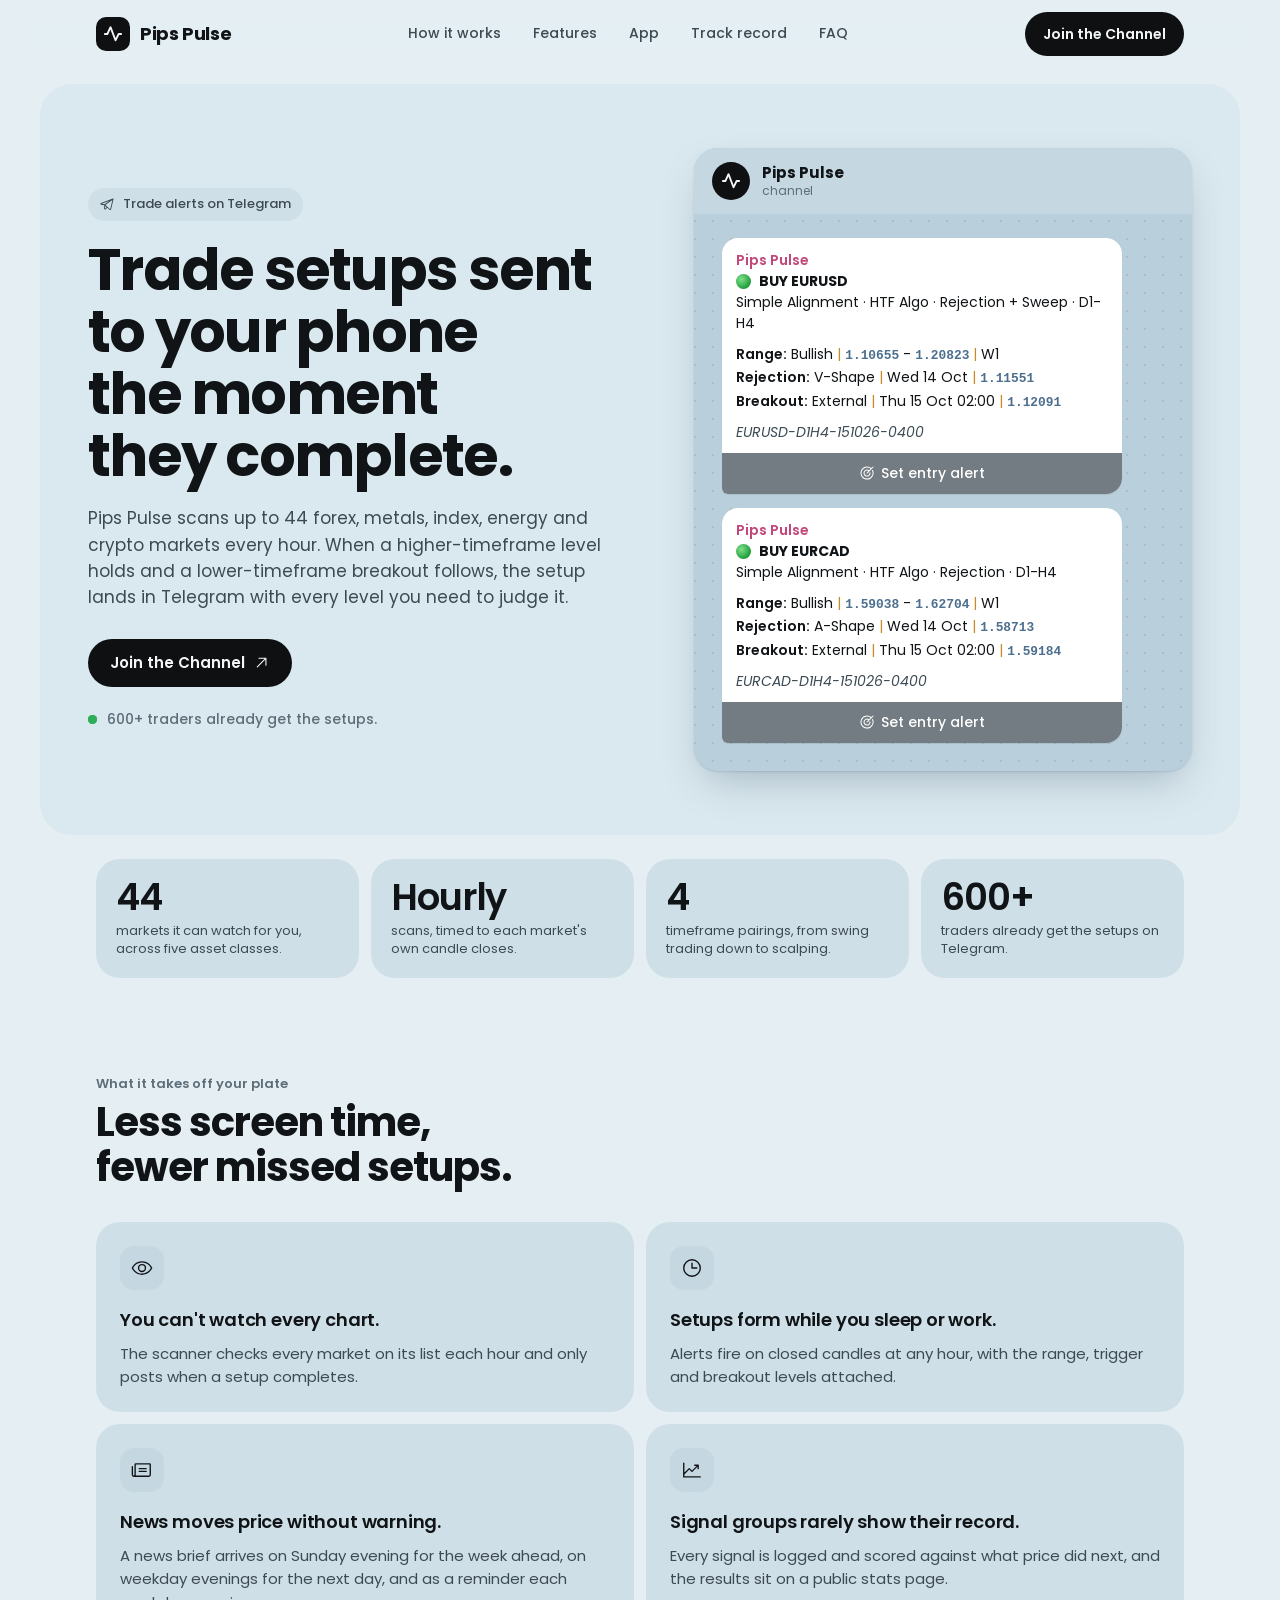
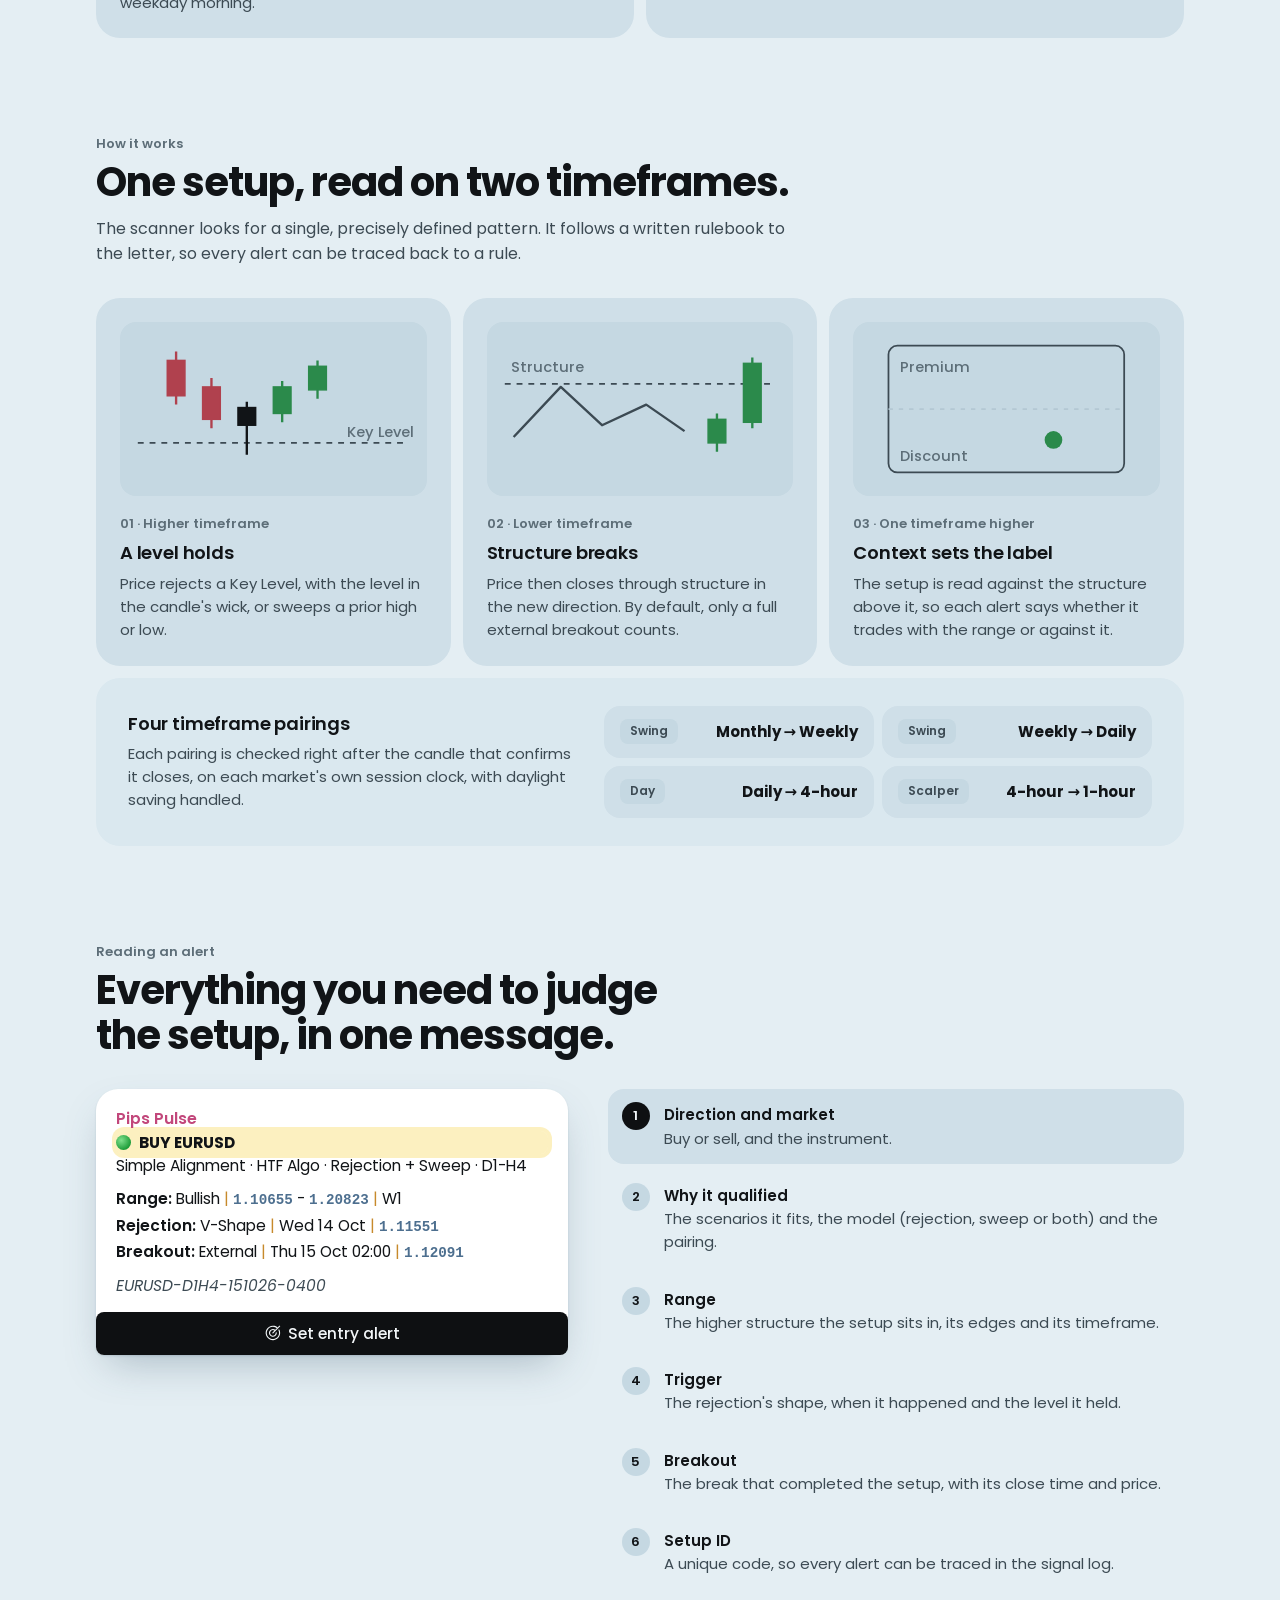
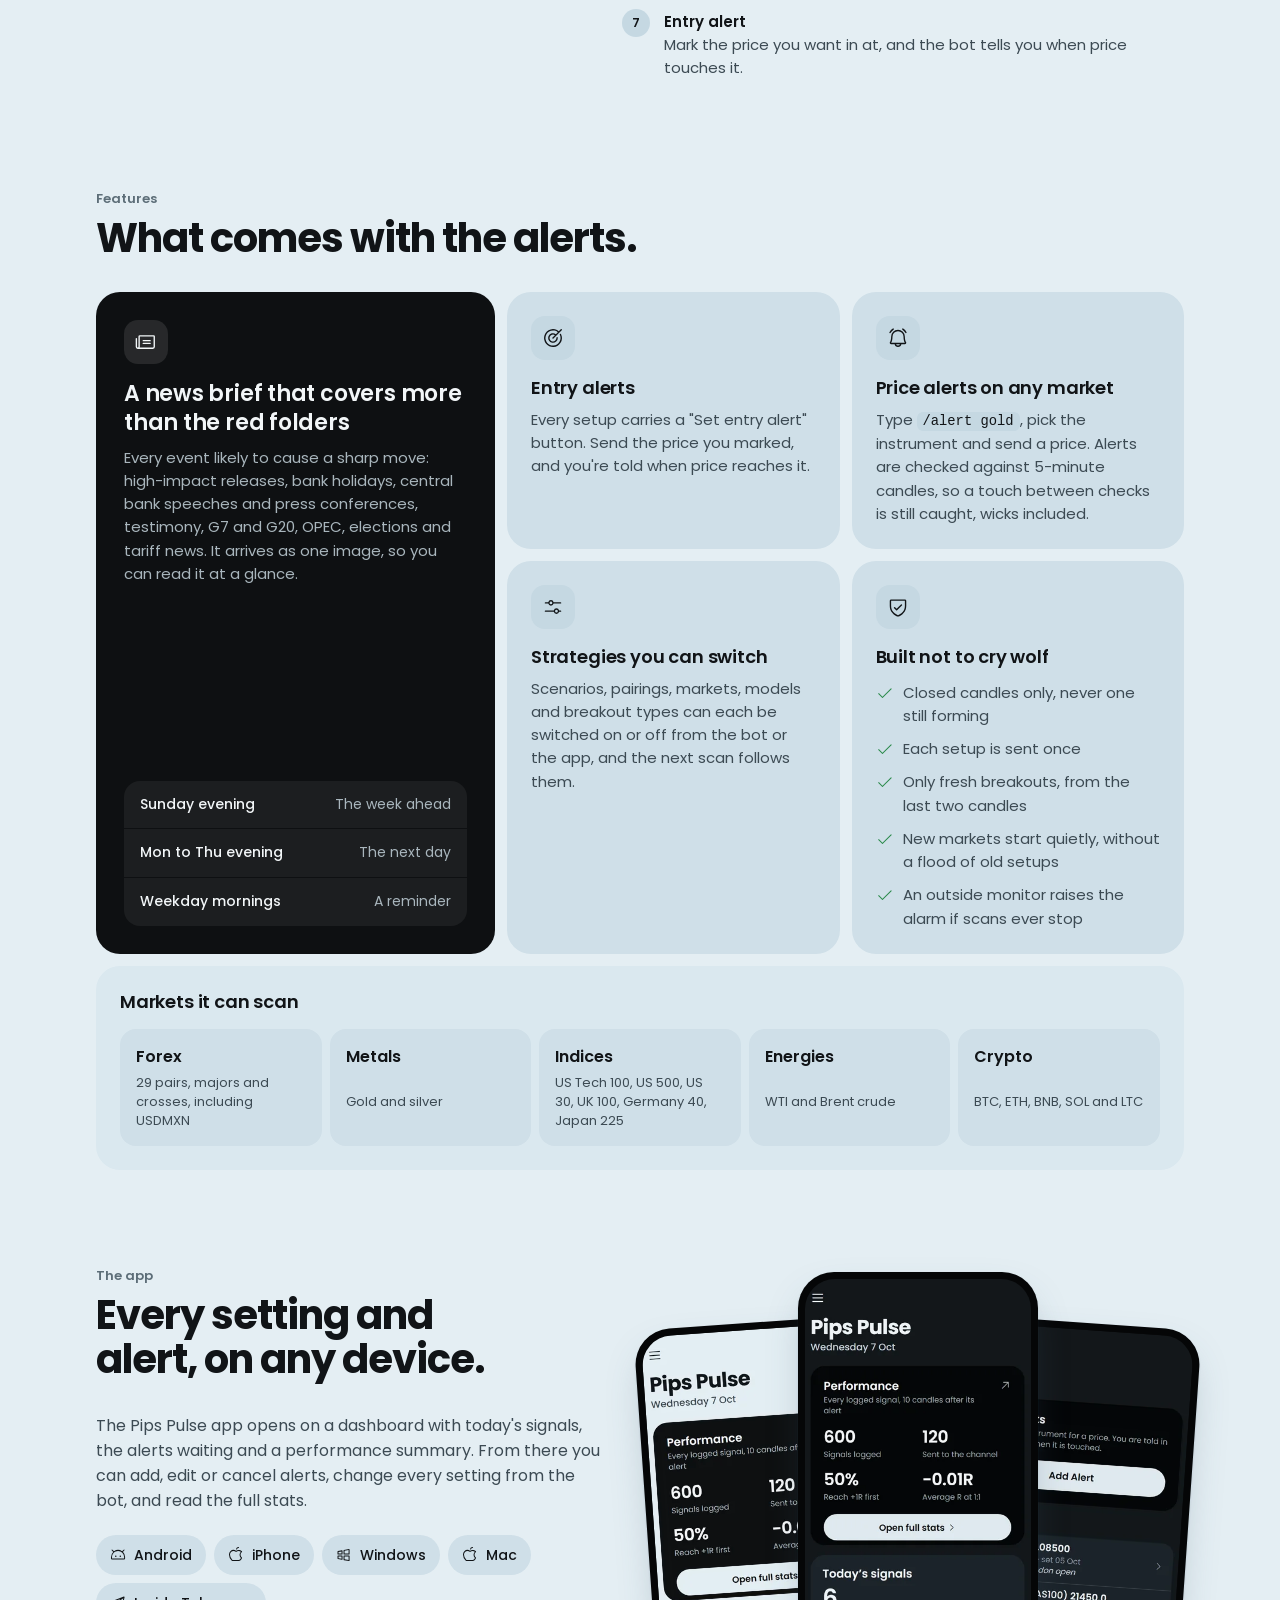
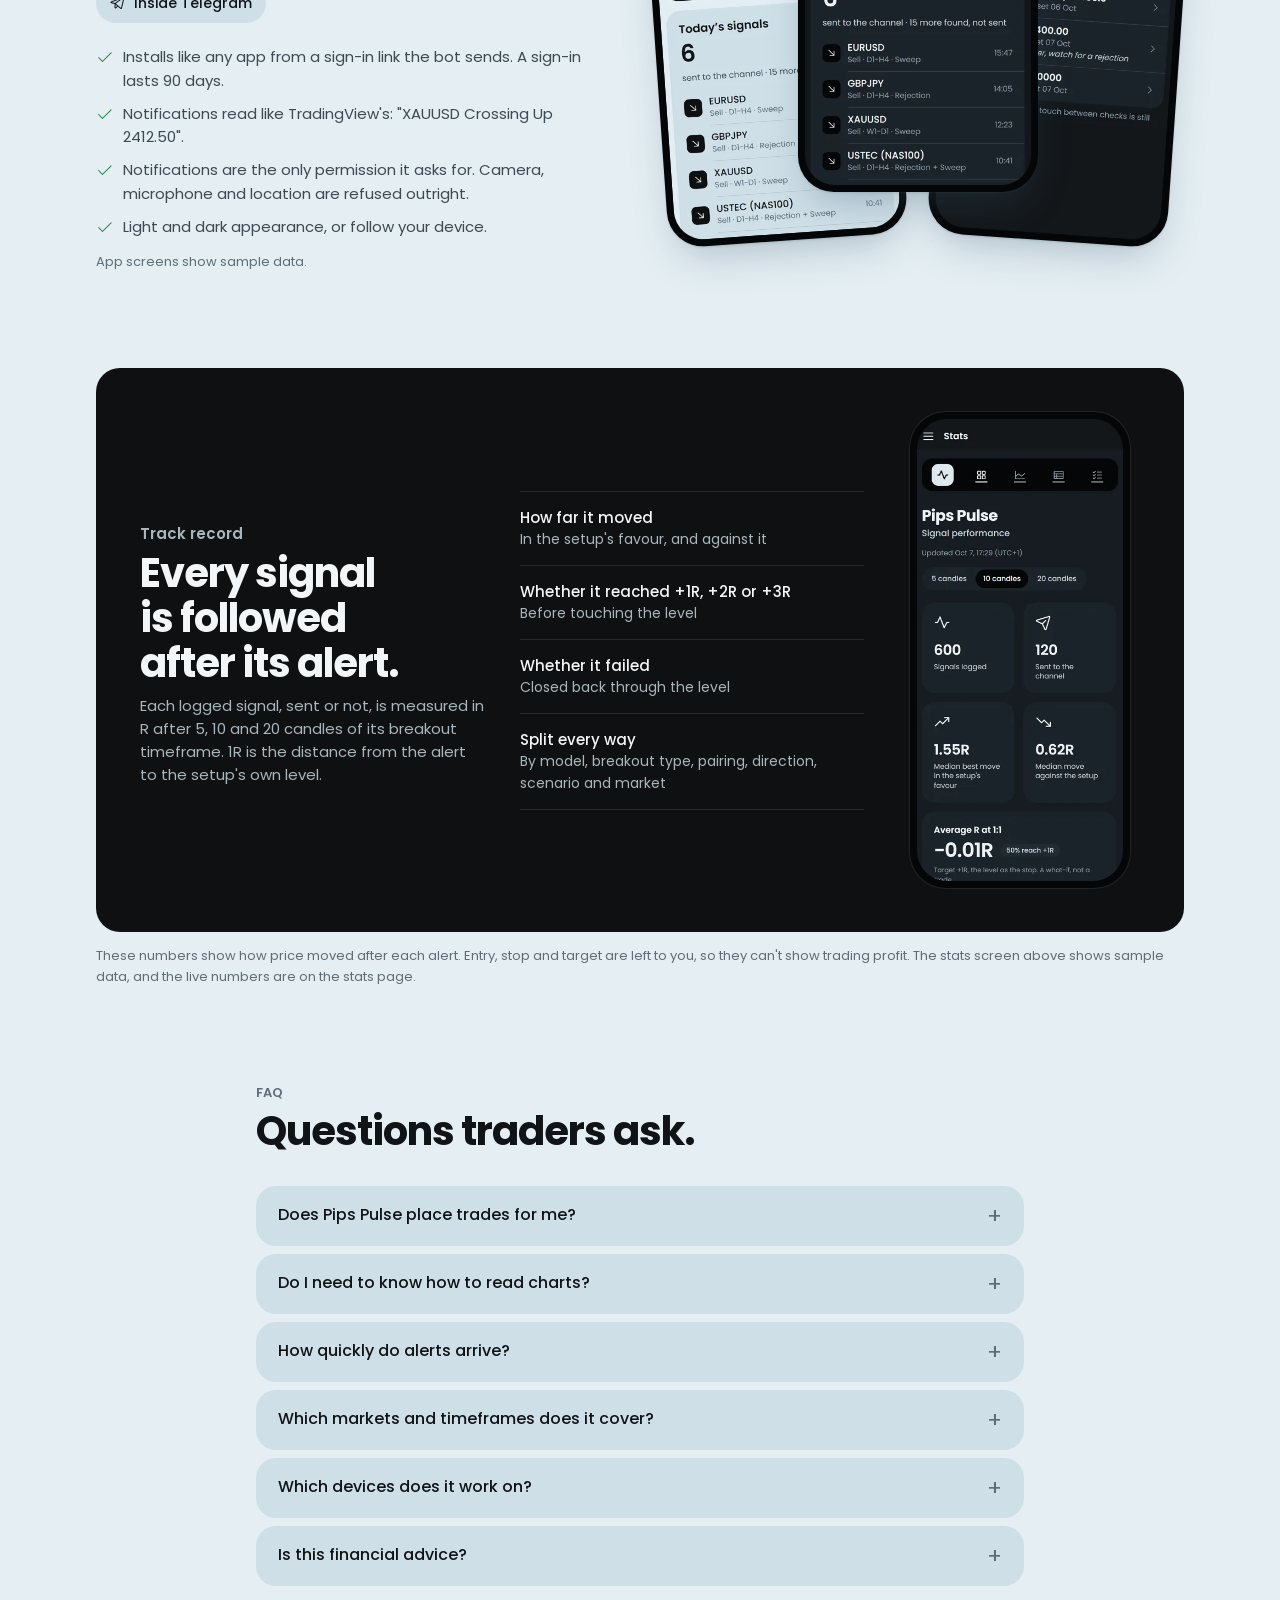
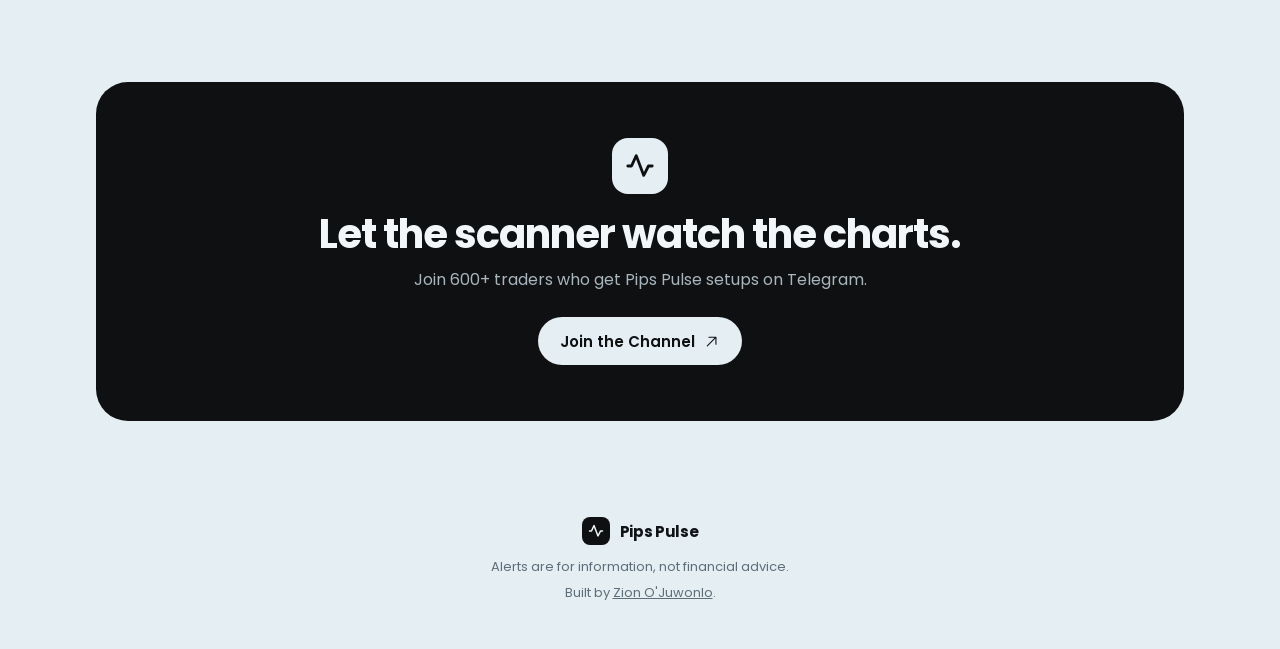
==== commit 19768e3c: "Join page: one plan, $15 a month or ₦19,950, joined and paid in the Pips Pulse bot (t.me/PipsPulseBo" ====
--- a/public/index.html
+++ b/public/index.html
@@ -57,7 +57,6 @@
             <p class="lede reveal">Pips Pulse scans up to 44 forex, metals, index, energy and crypto markets every hour. When a higher-timeframe level holds and a lower-timeframe breakout follows, the setup lands in Telegram with every level you need to judge it.</p>
             <div class="hero-cta reveal">
               <a class="btn btn-accent" data-join href="#join">Join the Channel <svg class="ic" viewBox="0 0 256 256" fill="currentColor" aria-hidden="true" focusable="false"><path d="M200,64V168a8,8,0,0,1-16,0V83.31L69.66,197.66a8,8,0,0,1-11.32-11.32L172.69,72H88a8,8,0,0,1,0-16H192A8,8,0,0,1,200,64Z"/></svg></a>
-              <a class="btn btn-quiet" href="https://pips-pulse-bot.zion-ojuwonlo.workers.dev/stats" target="_blank" rel="noopener">See the Track Record</a>
             </div>
             <p class="social reveal"><span class="dot" aria-hidden="true"></span>600+ traders already get the setups.</p>
           </div>
@@ -325,7 +324,6 @@
           <p class="kicker light">Track record</p>
           <h2 id="record-title">Every signal is followed after its alert.</h2>
           <p>Each logged signal, sent or not, is measured in R after 5, 10 and 20 candles of its breakout timeframe. 1R is the distance from the alert to the setup's own level.</p>
-          <a class="btn btn-light" href="https://pips-pulse-bot.zion-ojuwonlo.workers.dev/stats" target="_blank" rel="noopener">Open the Stats Page <svg class="ic" viewBox="0 0 256 256" fill="currentColor" aria-hidden="true" focusable="false"><path d="M200,64V168a8,8,0,0,1-16,0V83.31L69.66,197.66a8,8,0,0,1-11.32-11.32L172.69,72H88a8,8,0,0,1,0-16H192A8,8,0,0,1,200,64Z"/></svg></a>
         </div>
         <ul class="record-list">
           <li><b>How far it moved</b> In the setup's favour, and against it</li>
